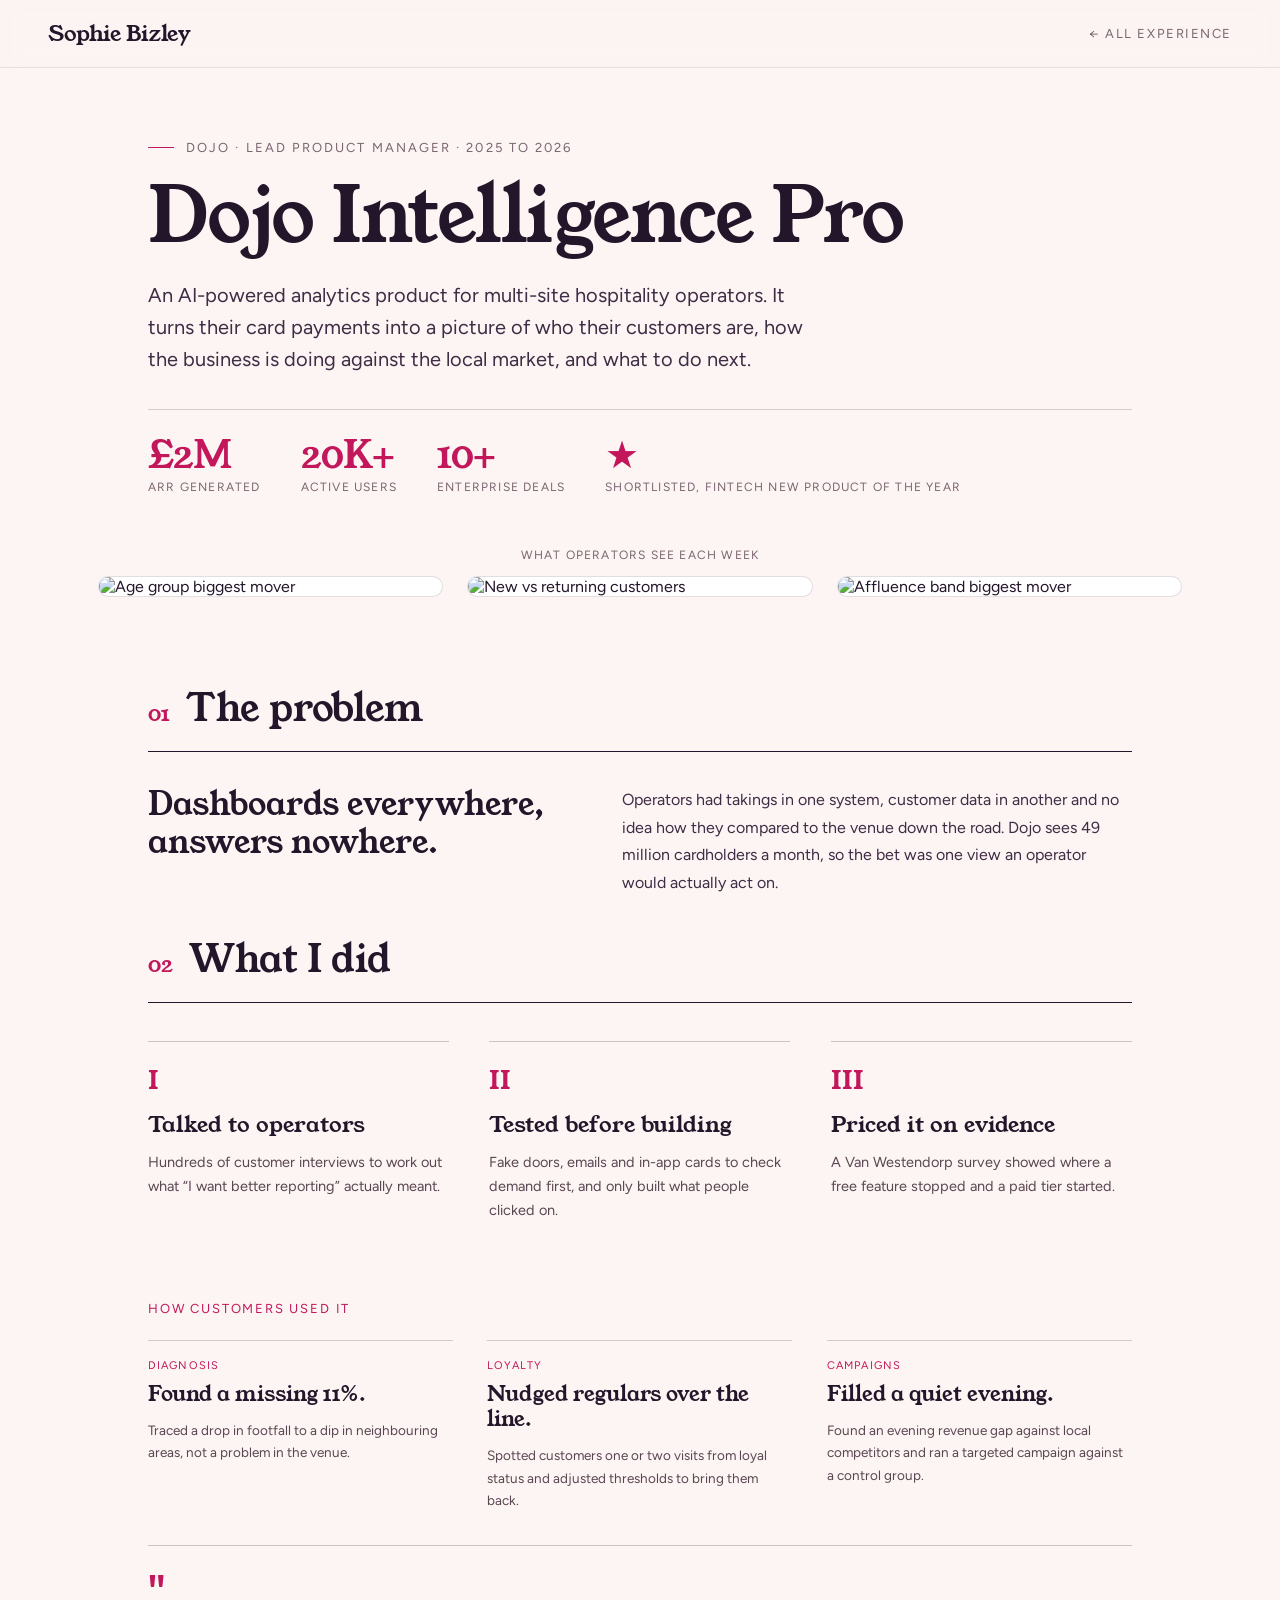
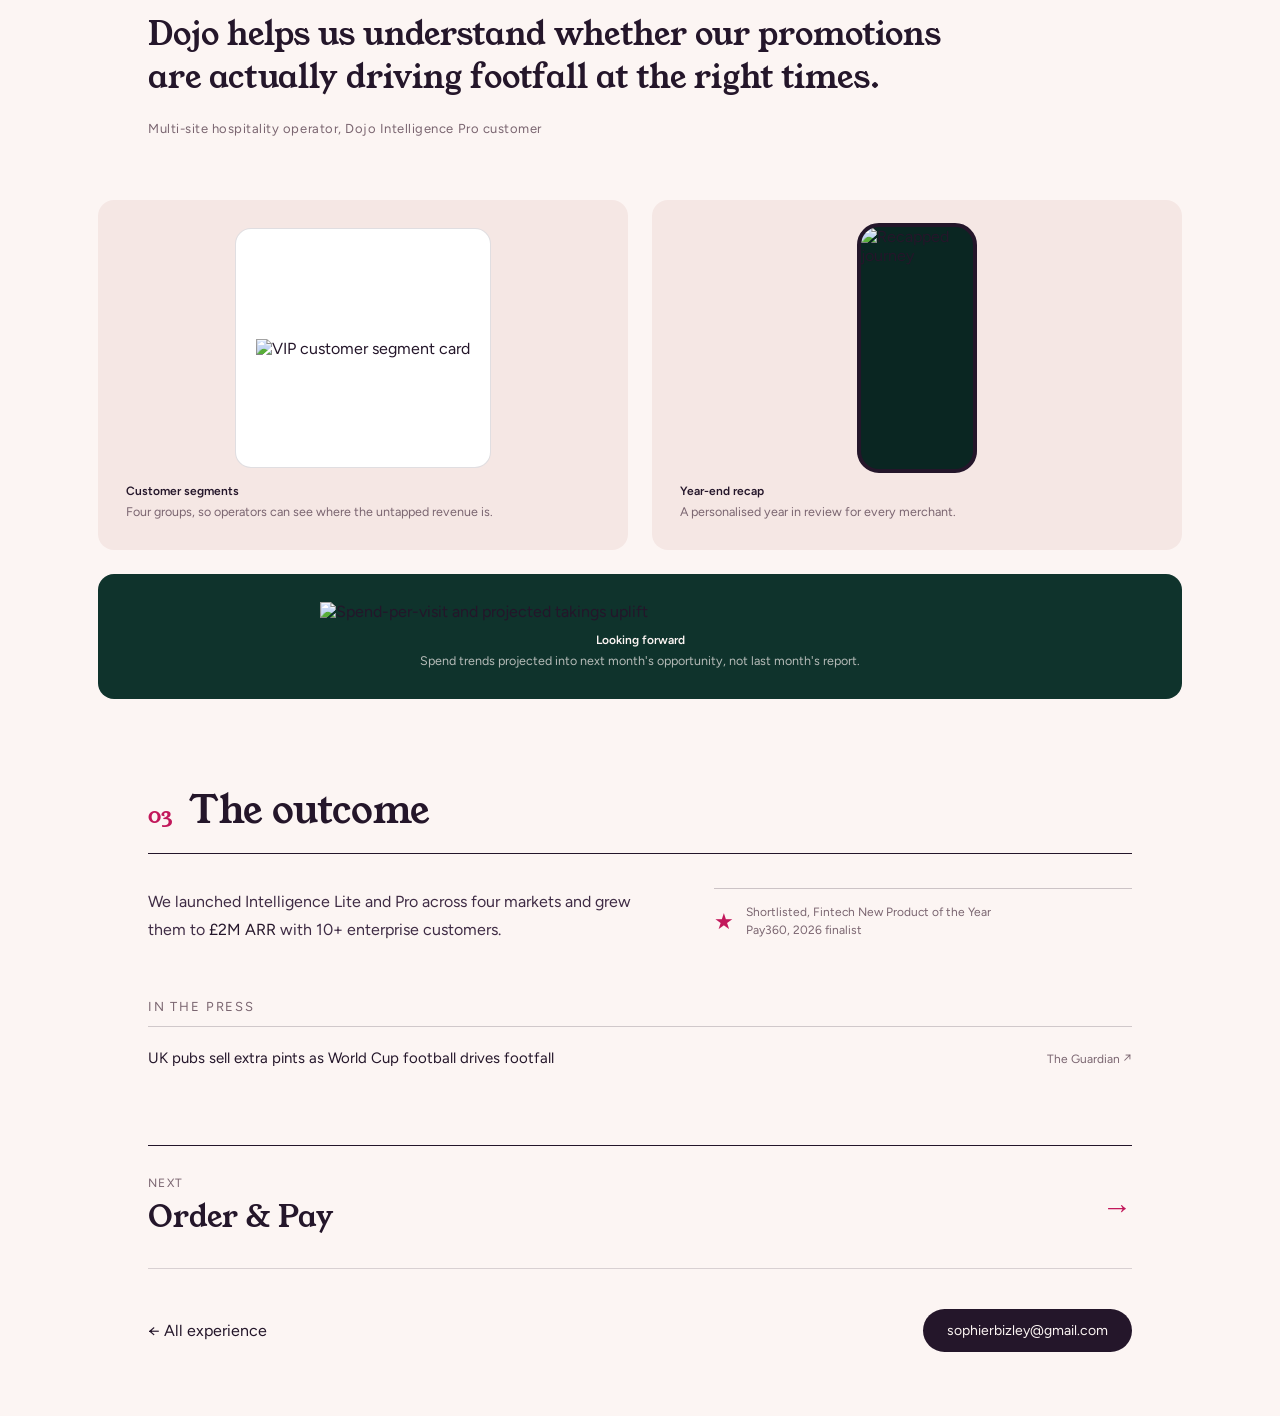
==== intelligence-pro.html @ 075d2bf7 "Light-touch case studies, DM Serif, homepage tidy" ====
<!DOCTYPE html>
<html lang="en">
<head>
<meta charset="utf-8">
<meta name="viewport" content="width=device-width, initial-scale=1">
<title>Dojo Intelligence Pro · Sophie Bizley</title>
<meta name="description" content="Case study: launching Dojo's AI-powered analytics product to £2M ARR and 20,000+ users.">
<link rel="icon" type="image/svg+xml" href="favicon.svg">
<link rel="stylesheet" href="style.css">
</head>
<body>

<nav class="nav nav-cs">
  <a href="index.html#top" class="brand">Sophie Bizley</a>
  <a href="index.html#path" class="back">← All experience</a>
</nav>

<header class="cs-hero">
  <div class="eyebrow" data-reveal>
    <span class="rule"></span>
    Dojo · Lead Product Manager · 2025 to 2026
  </div>
  <h1 data-reveal data-reveal-delay="80">Dojo Intelligence Pro</h1>
  <p class="lede" data-reveal data-reveal-delay="140">An AI-powered analytics product for multi-site hospitality operators. It turns their card payments into a picture of who their customers are, how the business is doing against the local market, and what to do next.</p>
  <div class="cs-stats" data-reveal data-reveal-delay="200">
    <div>
      <div class="num-big num-count" data-count="2" data-prefix="£" data-suffix="M">£2M</div>
      <div class="num-label">ARR generated</div>
    </div>
    <div>
      <div class="num-big num-count" data-count="20" data-suffix="K+">20K+</div>
      <div class="num-label">Active users</div>
    </div>
    <div>
      <div class="num-big num-count" data-count="10" data-suffix="+">10+</div>
      <div class="num-label">Enterprise deals</div>
    </div>
    <div>
      <div class="cs-num-italic">★</div>
      <div class="num-label">Shortlisted, Fintech New Product of the Year</div>
    </div>
  </div>
</header>

<div class="cs-imagerow" data-reveal>
  <div class="cs-imagerow-caption">What operators see each week</div>
  <div class="cs-cards-3">
    <div class="cs-card-white"><img src="age-group-mover.png" alt="Age group biggest mover"></div>
    <div class="cs-card-white"><img src="newvsreturning.png" alt="New vs returning customers"></div>
    <div class="cs-card-white"><img src="affluencebandmover.png" alt="Affluence band biggest mover"></div>
  </div>
</div>

<section class="cs-section">
  <div class="cs-section-head" data-reveal>
    <span class="idx">01</span>
    <h2>The problem</h2>
  </div>
  <div class="cs-problem">
    <p class="cs-problem-statement" data-reveal>Dashboards everywhere, answers nowhere.</p>
    <div class="cs-problem-body" data-reveal data-reveal-delay="80">
      <p>Operators had takings in one system, customer data in another and no idea how they compared to the venue down the road. Dojo sees 49 million cardholders a month, so the bet was one view an operator would actually act on.</p>
    </div>
  </div>
</section>

<section class="cs-section tight">
  <div class="cs-section-head" data-reveal>
    <span class="idx">02</span>
    <h2>What I did</h2>
  </div>
  <div class="cs-approach-grid">
    <div class="cs-approach-item" data-reveal>
      <div class="roman">I</div>
      <h3>Talked to operators</h3>
      <p>Hundreds of customer interviews to work out what &ldquo;I want better reporting&rdquo; actually meant.</p>
    </div>
    <div class="cs-approach-item" data-reveal data-reveal-delay="100">
      <div class="roman">II</div>
      <h3>Tested before building</h3>
      <p>Fake doors, emails and in-app cards to check demand first, and only built what people clicked on.</p>
    </div>
    <div class="cs-approach-item" data-reveal data-reveal-delay="200">
      <div class="roman">III</div>
      <h3>Priced it on evidence</h3>
      <p>A Van Westendorp survey showed where a free feature stopped and a paid tier started.</p>
    </div>
  </div>
</section>

<section class="cs-section mid">
  <div class="cs-practice-kicker" data-reveal>How customers used it</div>
  <div class="cs-practice-grid">
    <div class="cs-practice-item" data-reveal>
      <div class="cat">Diagnosis</div>
      <div class="title">Found a missing 11%.</div>
      <p>Traced a drop in footfall to a dip in neighbouring areas, not a problem in the venue.</p>
    </div>
    <div class="cs-practice-item" data-reveal data-reveal-delay="100">
      <div class="cat">Loyalty</div>
      <div class="title">Nudged regulars over the line.</div>
      <p>Spotted customers one or two visits from loyal status and adjusted thresholds to bring them back.</p>
    </div>
    <div class="cs-practice-item" data-reveal data-reveal-delay="200">
      <div class="cat">Campaigns</div>
      <div class="title">Filled a quiet evening.</div>
      <p>Found an evening revenue gap against local competitors and ran a targeted campaign against a control group.</p>
    </div>
  </div>
</section>

<section class="cs-section" style="padding-top:34px">
  <div class="cs-quote" data-reveal>
    <div class="mark">"</div>
    <p>Dojo helps us understand whether our promotions are actually driving footfall at the right times.</p>
    <div class="attr">Multi-site hospitality operator, Dojo Intelligence Pro customer</div>
  </div>
</section>

<div class="cs-imagery-band" data-reveal>
  <div class="cs-imagery-2">
    <div class="cs-imagery-card">
      <div class="thumb">
        <img src="vipcard.png" alt="VIP customer segment card">
      </div>
      <div class="cap">
        <div class="cap-title">Customer segments</div>
        <p>Four groups, so operators can see where the untapped revenue is.</p>
      </div>
    </div>
    <div class="cs-imagery-card">
      <div class="thumb plain">
        <div class="cs-phone-frame"><img src="full-journey.gif" data-gif="full-journey-poster.png" alt="Recapped journey"></div>
      </div>
      <div class="cap">
        <div class="cap-title">Year-end recap</div>
        <p>A personalised year in review for every merchant.</p>
      </div>
    </div>
  </div>

  <div class="cs-projection" data-reveal data-reveal-delay="100">
    <img src="spendhighlights.png" alt="Spend-per-visit and projected takings uplift">
    <div class="cap">
      <div class="cap-title">Looking forward</div>
      <p>Spend trends projected into next month&#39;s opportunity, not last month&#39;s report.</p>
    </div>
  </div>
</div>

<section class="cs-section">
  <div class="cs-section-head" data-reveal>
    <span class="idx">03</span>
    <h2>The outcome</h2>
  </div>
  <div class="cs-outcome">
    <div class="cs-outcome-body" data-reveal>
      <p>We launched Intelligence Lite and Pro across four markets and grew them to <span class="hi">£2M ARR</span> with 10+ enterprise customers.</p>
    </div>
    <div class="cs-outcome-stats" data-reveal data-reveal-delay="80">
      <div class="cs-outcome-credential">
        <span class="star">★</span>
        <div class="txt">Shortlisted, Fintech New Product of the Year<br>Pay360, 2026 finalist</div>
      </div>
    </div>
  </div>
</section>

<section class="cs-press">
  <div data-reveal>
    <div class="list-heading">In the press</div>
    <div class="press-list">
      <a href="https://www.theguardian.com/business/2026/jun/29/uk-pubs-sell-extra-pints-world-cup-england" target="_blank" rel="noopener" class="press-row">
        <span class="headline" style="font-family:var(--sans);font-style:normal;color:var(--ink)">UK pubs sell extra pints as World Cup football drives footfall</span>
        <span class="src">The Guardian ↗</span>
      </a>
    </div>
  </div>
</section>

<footer class="cs-footer">
  <a href="order-and-pay.html" class="cs-next" data-reveal>
    <div><div class="k">Next</div><div class="title">Order &amp; Pay</div></div>
    <div class="arrow">→</div>
  </a>
  <div class="cs-footer-row" data-reveal>
    <a href="index.html#path" class="back">← All experience</a>
    <a href="mailto:sophierbizley@gmail.com" class="btn btn-solid" style="padding:13px 24px">sophierbizley@gmail.com</a>
  </div>
</footer>

<script src="main.js"></script>
</body>
</html>
---- style.css ----
/* Sophie Bizley — Portfolio (Editorial Mix)
   Shared styles for the main page and all case-study pages. */

@import url('https://fonts.googleapis.com/css2?family=Young+Serif&family=Figtree:wght@400;500;600&display=swap');

:root{
  --cream:#FCF5F3;
  --band:#F5E7E4;
  --ink:#24162A;
  --ink-soft:#3F2C45;
  --muted:#7A6570;
  --muted-2:#5A4652;
  --rust:#C2185B;
  --hairline:rgba(36,22,42,0.11);
  --hairline-strong:rgba(36,22,42,0.22);

  --accent:#C2185B;
  --accent-rgb:194,24,91;

  --serif:'Young Serif', Georgia, serif;
  --sans:'Figtree', -apple-system, BlinkMacSystemFont, 'Segoe UI', sans-serif;
}

*{box-sizing:border-box;margin:0;padding:0}
html{scroll-behavior:smooth}
body{
  background:var(--cream);
  color:var(--ink);
  font-family:var(--sans);
  -webkit-font-smoothing:antialiased;
  min-height:100vh;
  overflow-x:hidden;
}
a{color:inherit;text-decoration:none}
img{max-width:100%}
::selection{background:var(--accent);color:var(--cream)}
a:focus-visible,button:focus-visible{outline:2px solid var(--accent);outline-offset:3px;border-radius:3px}

.hoverfade{transition:opacity .2s}
.hoverfade:hover{opacity:0.66}

/* ---------- Nav ---------- */
.nav{
  position:sticky;top:0;z-index:50;
  display:flex;align-items:center;justify-content:space-between;
  padding:20px 48px;
  background:rgba(252,245,243,0.82);
  backdrop-filter:blur(10px);
  border-bottom:1px solid rgba(36,22,42,0.1);
}
.nav-cs{padding:18px 48px}
.nav .brand{font-family:var(--serif);font-size:24px;letter-spacing:-0.01em}
.nav-cs .brand{font-size:22px}
.nav .back{display:inline-flex;align-items:center;gap:8px;font-size:13px;text-transform:uppercase;letter-spacing:0.12em;color:var(--muted);transition:color .2s}
.nav .back:hover{color:var(--accent)}

.burger{display:none;background:none;border:1px solid rgba(36,22,42,0.3);border-radius:10px;width:42px;height:42px;align-items:center;justify-content:center;cursor:pointer;color:var(--ink);padding:0}
.burger span{position:relative;display:block;width:18px;height:2px;background:var(--ink);transition:transform .3s,opacity .3s}
.burger span::before,.burger span::after{content:"";position:absolute;left:0;width:18px;height:2px;background:var(--ink);transition:transform .3s,opacity .3s}
.burger span::before{top:-6px}
.burger span::after{top:6px}
.burger.open span{background:transparent}
.burger.open span::before{transform:translateY(6px) rotate(45deg)}
.burger.open span::after{transform:translateY(-6px) rotate(-45deg)}

.navlinks{display:flex;align-items:center;gap:32px;font-size:13px;text-transform:uppercase;letter-spacing:0.14em;color:var(--muted)}
.navlinks a{transition:color .2s}
.navlinks a:hover{color:var(--accent)}
.navlinks .contact{color:var(--ink);border-bottom:1px solid var(--accent);padding-bottom:2px}
.navlinks .cv{display:inline-flex;align-items:center;gap:7px;padding:8px 16px;background:var(--ink);color:var(--cream);border-radius:999px;letter-spacing:0.1em;transition:background .2s}
.navlinks .cv:hover{background:var(--accent)}

/* ---------- Buttons ---------- */
.btn{display:inline-flex;align-items:center;gap:8px;border-radius:999px;font-size:14px;transition:background .2s,border-color .2s,color .2s,opacity .2s}
.btn-solid{padding:12px 22px;background:var(--ink);color:var(--cream)}
.btn-solid:hover{background:var(--accent)}
.btn-outline{padding:12px 22px;border:1px solid rgba(36,22,42,0.3);color:var(--ink)}
.btn-outline:hover{border-color:var(--accent);color:var(--accent)}
.btn-accent{padding:13px 24px;background:var(--accent);color:var(--cream)}
.btn-accent:hover{opacity:0.85}
.btn-static{padding:15px 26px;border:1px solid rgba(36,22,42,0.3);color:var(--muted);font-size:15px;border-radius:999px}

/* ---------- Section rhythm ---------- */
.wrap{max-width:1180px;margin:0 auto;padding-left:48px;padding-right:48px}
.wrap-narrow{max-width:1080px;margin:0 auto;padding-left:48px;padding-right:48px}

/* ---------- Hero (index) ---------- */
.hero{padding:90px 48px 60px}
.eyebrow{display:flex;align-items:center;gap:14px;font-size:13px;text-transform:uppercase;letter-spacing:0.16em;color:var(--muted)}
.eyebrow .rule{width:30px;height:1px;background:var(--accent);display:block}
.hero h1{
  margin-top:26px;font-family:var(--serif);font-weight:400;
  font-size:clamp(48px,8vw,104px);line-height:1;letter-spacing:-0.02em;
  text-wrap:balance;max-width:900px;
}
.hero h1 a{color:var(--accent);border-bottom:1px solid rgba(var(--accent-rgb),0.4);transition:opacity .2s;font-style:normal}
.hero h1 a:hover{opacity:0.6}
.hero h1 .role{font-style:normal}

.hero-grid{margin-top:26px;display:grid;grid-template-columns:1fr 300px;gap:56px;align-items:start}
.hero-lede{font-size:19px;line-height:1.62;color:var(--ink-soft);max-width:580px}
.hero-lede p + p{margin-top:14px}
.hero-lede .num{font-family:var(--serif);color:var(--accent)}
.hero-cta{margin-top:34px;display:flex;flex-wrap:wrap;gap:10px}

.hero-photo{position:relative}
.hero-photo img{width:100%;aspect-ratio:3/4;object-fit:cover;object-position:center 10%;border-radius:14px;display:block;filter:grayscale(12%)}
.hero-photo::after{content:"";position:absolute;inset:0;border-radius:14px;border:1px solid rgba(var(--accent-rgb),0.35);pointer-events:none}

/* ---------- Metrics band ---------- */
.metrics-section{border-top:1px solid var(--hairline);border-bottom:1px solid var(--hairline);background:var(--band)}
.metrics{max-width:1180px;margin:0 auto;display:grid;grid-template-columns:repeat(4,1fr)}
.metrics > div{padding:34px 40px;border-right:1px solid var(--hairline)}
.metrics > div:last-child{border-right:none}
.num-big{font-family:var(--serif);font-size:46px;color:var(--accent);line-height:1}
.num-label{margin-top:6px;font-size:12px;text-transform:uppercase;letter-spacing:0.1em;color:var(--muted)}

/* ---------- About ---------- */
.about-section{padding:64px 48px}
.two-col{display:grid;grid-template-columns:0.85fr 1.15fr;gap:56px;align-items:start}
.about-kicker{font-size:13px;text-transform:uppercase;letter-spacing:0.16em;color:var(--rust)}
.about-title{margin-top:16px;font-family:var(--serif);font-size:clamp(26px,3.2vw,36px);line-height:1.2;font-weight:400;font-style:normal}
.about-list{display:flex;flex-direction:column}
.about-row{display:flex;gap:16px;align-items:center;padding:16px 0;border-top:1px solid rgba(36,22,42,0.2)}
.about-row:last-child{border-bottom:1px solid rgba(36,22,42,0.2)}
.about-row .k{font-family:var(--serif);font-size:14px;color:var(--accent);width:132px;flex-shrink:0;text-transform:uppercase;letter-spacing:0.08em}
.about-row p{font-size:15px;line-height:1.6;color:var(--ink-soft)}

/* ---------- Feature (Currently building) ---------- */
.feature-section{background:var(--ink);color:var(--cream);border-bottom:1px solid var(--hairline)}
.feature{padding:74px 48px;display:grid;grid-template-columns:1fr 1.12fr;gap:56px;align-items:center}
.feature .eyebrow{color:rgba(252,245,243,0.6)}
.feature .eyebrow .rule{width:26px}
.feature h2{margin-top:20px;font-family:var(--serif);font-size:clamp(34px,4.6vw,60px);line-height:1.04;font-weight:400}
.feature p{margin-top:18px;font-size:17px;line-height:1.66;color:rgba(252,245,243,0.82);max-width:520px}
.feature-stats{margin-top:30px;display:flex;flex-wrap:wrap;gap:34px}
.feature-stats .num-big{font-size:40px}
.feature-stats .num-label{color:rgba(252,245,243,0.6)}
.feature-cta{margin-top:34px;display:flex;gap:12px;flex-wrap:wrap}
.feature-badge{display:inline-flex;align-items:center;gap:8px;padding:13px 24px;border:1px solid rgba(252,245,243,0.28);border-radius:999px;font-size:13px;color:rgba(252,245,243,0.7)}
.feature-media{display:flex;justify-content:center;align-items:center}
.feature-media-frame{border-radius:26px;overflow:hidden;border:1px solid rgba(var(--accent-rgb),0.4);box-shadow:0 24px 60px rgba(0,0,0,0.45);background:#0a2622;max-height:560px;aspect-ratio:1258/1922}
.feature-media-frame img{height:560px;width:auto;display:block}

/* ---------- Approach ---------- */
.approach-section{background:var(--band);color:var(--ink);margin-top:40px;border-top:1px solid var(--hairline);border-bottom:1px solid var(--hairline)}
.approach-section .wrap{padding:80px 48px}
.approach-section .kicker{font-size:13px;text-transform:uppercase;letter-spacing:0.16em;color:var(--rust)}
.approach-section h2{margin-top:18px;max-width:920px;font-family:var(--serif);font-size:clamp(30px,4.6vw,56px);line-height:1.08;font-weight:400}
.approach-grid{margin-top:56px;display:grid;grid-template-columns:repeat(2,1fr);gap:44px 56px}
.approach-item{border-top:1px solid var(--hairline-strong);padding-top:22px}
.approach-item .roman{font-family:var(--serif);font-size:30px;color:var(--accent)}
.approach-item h3{margin-top:12px;font-family:var(--serif);font-size:24px;font-weight:400}
.approach-item p{margin-top:12px;font-size:15px;line-height:1.65;color:var(--muted-2)}

/* ---------- Path (experience timeline) ---------- */
.path-section{padding:56px 48px}
.path-section h2{font-family:var(--serif);font-size:clamp(30px,4.6vw,56px);letter-spacing:-0.01em;font-weight:400}
.path-hint{margin-top:18px;font-size:12.5px;color:var(--muted);letter-spacing:0.02em;display:flex;align-items:center;gap:8px}
.path-hint .rule{width:18px;height:1px;background:var(--accent);display:block}
.roles{margin-top:18px;border-top:1.5px solid var(--ink)}
.role-row{display:grid;grid-template-columns:150px 1fr 150px;gap:28px;padding:26px 0;border-bottom:1px solid rgba(36,22,42,0.16);align-items:baseline;transition:opacity .2s}
a.role-row:hover{opacity:0.66}
.role-row.muted{opacity:0.6}
.role-date{font-size:13px;text-transform:uppercase;letter-spacing:0.1em;color:var(--muted)}
.role-title{font-family:var(--serif);font-size:23px;font-weight:400}
.role-desc{margin-top:6px;font-size:14.5px;color:var(--ink-soft);line-height:1.55}
.role-desc a{border-bottom:1px solid rgba(var(--accent-rgb),0.4);transition:opacity .2s}
.role-desc a:hover{opacity:0.6}
.role-meta{display:flex;flex-direction:column;align-items:flex-end;gap:8px;align-self:start}
.role-company{font-family:var(--serif);font-size:21px;color:var(--accent);text-align:right}
.role-company.small{font-size:18px}
.role-arrow{font-family:var(--serif);font-size:22px;color:var(--accent);line-height:1}

.rec-press{margin-top:64px;display:grid;grid-template-columns:1fr 1fr;gap:56px}
.list-heading{font-size:13px;text-transform:uppercase;letter-spacing:0.14em;color:var(--muted);border-bottom:1px solid rgba(36,22,42,0.2);padding-bottom:12px}
.rec-row{display:flex;gap:14px;align-items:baseline;padding:14px 0;border-bottom:1px solid var(--hairline)}
.rec-row:last-child{border-bottom:none}
.rec-row .star{font-family:var(--serif);font-size:18px;color:var(--accent)}
.rec-row .txt{font-size:15px;color:var(--ink-soft)}
.rec-row .txt b{color:var(--ink);font-weight:500}
.press-list{margin-top:8px}
.press-row{display:flex;align-items:baseline;justify-content:space-between;gap:18px;padding:14px 0;border-bottom:1px solid var(--hairline);transition:opacity .2s}
.press-row:last-child{border-bottom:none}
.press-row:hover{opacity:0.6}
.press-row .headline{font-size:15px;color:var(--ink-soft);font-family:var(--serif);font-style:normal}
.press-row .src{font-size:12px;color:var(--muted);white-space:nowrap}

.education{margin-top:56px}
.edu-row{display:flex;gap:14px;align-items:baseline;padding:14px 0}
.edu-row .mark{font-family:var(--serif);font-size:18px;color:var(--accent)}
.edu-row .txt{font-size:15px;color:var(--ink-soft)}
.edu-row .txt b{color:var(--ink);font-weight:500}
.edu-row .school{font-size:13.5px;color:var(--muted)}

/* ---------- Skills ---------- */
.skills-section{padding:36px 48px 56px}
.skills-head{display:flex;align-items:baseline;justify-content:space-between;border-bottom:1.5px solid var(--ink);padding-bottom:18px}
.skills-head h2{font-family:var(--serif);font-size:clamp(30px,4.6vw,52px);letter-spacing:-0.01em;font-weight:400}
.skills-head .tag{font-size:13px;text-transform:uppercase;letter-spacing:0.14em;color:var(--muted)}

.skill-feature{margin-top:40px;background:var(--accent);border-radius:16px;padding:40px;color:var(--cream);display:grid;grid-template-columns:300px 1fr;gap:40px;align-items:start}
.skill-feature .k{font-size:12px;text-transform:uppercase;letter-spacing:0.16em;color:rgba(252,245,243,0.7)}
.skill-feature h3{margin-top:12px;font-family:var(--serif);font-size:34px;font-weight:400;line-height:1.05}
.skill-feature p{margin-top:14px;font-size:14.5px;line-height:1.6;color:rgba(252,245,243,0.82)}
.skill-feature .pills{display:flex;flex-wrap:wrap;gap:10px;align-self:center}
.skill-feature .pills span{padding:9px 16px;background:var(--cream);color:var(--accent);border-radius:999px;font-size:14px;font-weight:500}

.skill-cols{margin-top:24px;display:grid;grid-template-columns:repeat(2,1fr);gap:28px 56px}
.skill-col{border-top:1px solid rgba(36,22,42,0.2);padding-top:20px}
.skill-col h3{font-family:var(--serif);font-size:22px;font-weight:400;color:var(--accent)}
.skill-col .tags{margin-top:14px;display:flex;flex-wrap:wrap;gap:8px}
.skill-col .tags span{padding:7px 13px;background:var(--band);border-radius:999px;font-size:13.5px;color:var(--ink-soft)}

/* ---------- Beyond work ---------- */
.beyond-section{background:var(--band);border-top:1px solid var(--hairline);border-bottom:1px solid var(--hairline)}
.beyond-inner{padding:80px 48px}
.beyond-inner h2{font-family:var(--serif);font-size:clamp(30px,4.6vw,52px);letter-spacing:-0.01em;font-weight:400}
.beyond-grid{margin-top:42px;display:grid;grid-template-columns:1fr 1fr;gap:24px}
.beyond-card{border-radius:14px;overflow:hidden;display:flex;flex-direction:column}
.beyond-card.dark{background:var(--ink)}
.beyond-card.accent{background:var(--accent)}
.beyond-card.light{background:var(--cream);border:1px solid var(--hairline-strong)}
.beyond-card.full{grid-column:1 / -1}
.beyond-body{padding:34px 36px;flex:1}
.beyond-kicker{font-size:11px;text-transform:uppercase;letter-spacing:0.12em;color:rgba(255,255,255,0.55);margin-bottom:14px}
.beyond-card.light .beyond-kicker{color:var(--muted)}
.beyond-title{font-family:var(--serif);font-size:34px;color:#fff;line-height:1.05;font-style:normal}
.beyond-card.light .beyond-title{color:var(--ink)}
.beyond-body p{margin-top:16px;font-size:14.5px;color:rgba(255,255,255,0.82);line-height:1.7}
.beyond-card.light .beyond-body p{color:var(--ink-soft)}
.beyond-foot{padding:18px 36px;border-top:1px solid rgba(255,255,255,0.2);display:flex;justify-content:space-between;align-items:center;font-size:12px;color:rgba(255,255,255,0.8)}
.beyond-card.light .beyond-foot{border-top:1px solid var(--hairline-strong);color:var(--muted)}
.beyond-card.light .beyond-foot:hover{opacity:0.66}

/* ---------- Build (side projects) ---------- */
.build-section{background:var(--cream);border-top:1px solid var(--hairline)}
.build-inner{padding:80px 48px}
.build-section .kicker{font-size:13px;text-transform:uppercase;letter-spacing:0.16em;color:var(--rust)}
.build-inner h2{margin-top:14px;font-family:var(--serif);font-size:clamp(30px,4.6vw,52px);letter-spacing:-0.01em;font-weight:400}
.build-grid{margin-top:42px;display:grid;grid-template-columns:minmax(0,560px);gap:24px}
.build-card{border-radius:14px;overflow:hidden;display:flex;flex-direction:column;text-decoration:none;color:inherit;transition:transform .2s ease}
a.build-card:hover{transform:translateY(-4px)}
.build-card.dark{background:var(--ink)}
.build-card.accent{background:var(--accent)}
.build-body{padding:34px 36px;flex:1}
.build-kicker{font-size:11px;text-transform:uppercase;letter-spacing:0.12em;color:rgba(255,255,255,0.55);margin-bottom:14px}
.build-title{font-family:var(--serif);font-size:34px;color:#fff;line-height:1.05;font-style:normal}
.build-body p{margin-top:16px;font-size:14.5px;color:rgba(255,255,255,0.82);line-height:1.7}
.build-foot{padding:18px 36px;border-top:1px solid rgba(255,255,255,0.2);display:flex;justify-content:space-between;align-items:center;font-size:12px;color:rgba(255,255,255,0.8)}

/* ---------- Footer / contact ---------- */
.site-footer{padding:64px 48px 56px}
.footer-inner{border-top:1.5px solid var(--ink);padding-top:60px}
.footer-inner h2{font-family:var(--serif);font-size:clamp(44px,9vw,124px);line-height:0.96;letter-spacing:-0.02em;font-weight:400}
.footer-inner h2 i{color:var(--accent);font-style:normal}
.footer-cta{margin-top:0;display:flex;flex-wrap:wrap;gap:12px}
.footer-meta{margin-top:60px;display:flex;justify-content:space-between;flex-wrap:wrap;gap:14px;font-size:13px;color:var(--muted);text-transform:uppercase;letter-spacing:0.08em}

/* ---------- Case study pages ---------- */
.cs-hero{max-width:1080px;margin:0 auto;padding:72px 48px 40px}
.cs-hero .eyebrow{gap:12px}
.cs-hero .eyebrow .rule{width:26px}
.cs-hero h1{margin-top:22px;font-family:var(--serif);font-size:clamp(40px,6vw,84px);line-height:1.02;letter-spacing:-0.02em;font-weight:400}
.cs-hero.wide h1{font-size:clamp(38px,5.6vw,76px);line-height:1.04}
.cs-hero .lede{margin-top:24px;font-size:20px;line-height:1.6;color:var(--ink-soft);max-width:680px}
.cs-hero.wide .lede{max-width:700px}
.cs-stats{margin-top:34px;display:flex;flex-wrap:wrap;gap:40px;border-top:1px solid rgba(36,22,42,0.18);padding-top:26px}
.cs-stats .num-big{font-size:38px}
.cs-num-italic{font-family:var(--serif);font-size:38px;color:var(--accent);line-height:1;font-style:normal}

.cs-imagerow{max-width:1180px;margin:14px auto 0;padding:0 48px}
.cs-imagerow-caption{font-size:12px;text-transform:uppercase;letter-spacing:0.1em;color:var(--muted);margin-bottom:14px;text-align:center}
.cs-cards-3{display:grid;grid-template-columns:repeat(3,1fr);gap:24px;max-width:1180px;margin:0 auto}
.cs-card-white{background:#fff;border:1px solid rgba(36,22,42,0.14);border-radius:16px;overflow:hidden}
.cs-card-white img{width:100%;display:block}

.cs-phones{background:var(--band);border:1px solid rgba(36,22,42,0.14);border-radius:16px;padding:38px 28px;display:grid;grid-template-columns:repeat(4,1fr);gap:18px;align-items:end}
.cs-phone-col{display:flex;flex-direction:column;align-items:center;gap:12px}
.cs-phone{position:relative;width:100%;max-width:150px;border-radius:24px;border:4px solid var(--ink);overflow:hidden;background:#f5f2ed}
.cs-phone::before{content:"";position:absolute;top:0;left:50%;transform:translateX(-50%);width:58px;height:13px;background:var(--ink);border-radius:0 0 9px 9px;z-index:2}
.cs-phone img{width:100%;display:block;border-radius:20px}
.cs-phone-caption{font-size:11px;color:var(--muted);text-align:center;letter-spacing:0.04em}

.cs-statpanel{background:var(--ink);border-radius:18px;padding:64px 56px;display:grid;grid-template-columns:1fr auto;gap:32px;align-items:center;overflow:hidden}
.cs-statpanel .k{font-size:12px;text-transform:uppercase;letter-spacing:0.16em;color:rgba(252,245,243,0.55)}
.cs-statpanel .big{font-family:var(--serif);font-size:clamp(64px,11vw,150px);line-height:0.9;color:var(--accent);letter-spacing:-0.02em}
.cs-statpanel .sub{margin-top:10px;font-size:16px;color:rgba(252,245,243,0.8)}
.cs-statpanel .rails{display:flex;flex-direction:column;gap:20px;min-width:180px}
.cs-statpanel .rail{border-top:1px solid rgba(252,245,243,0.2);padding-top:12px}
.cs-statpanel .rail-label{font-family:var(--serif);font-size:22px;color:var(--cream)}
.cs-statpanel .rail-label a{border-bottom:1px solid rgba(252,245,243,0.35);transition:opacity .2s}
.cs-statpanel .rail-label a:hover{opacity:0.65}

.cs-imagepair{display:grid;grid-template-columns:repeat(2,1fr);gap:24px;max-width:760px;margin:0 auto}
.cs-imagepanel{background:var(--band);border:1px solid rgba(36,22,42,0.14);border-radius:16px;padding:28px;display:flex;flex-direction:column}
.cs-imagepanel .frame{height:340px;width:fit-content;margin:0 auto;display:flex;align-items:center;justify-content:center}
.cs-imagepanel .frame img{max-height:100%;max-width:100%;border-radius:22px;border:4px solid var(--ink);object-fit:contain}
.cs-imagepanel .cap{margin-top:16px;text-align:center;font-size:13px;color:var(--muted-2)}

.cs-section{max-width:1080px;margin:0 auto;padding:84px 48px 0}
.cs-section.tight{padding-top:36px}
.cs-section.mid{padding-top:78px}
.cs-section-head{display:flex;align-items:baseline;gap:16px;border-bottom:1.5px solid var(--ink);padding-bottom:16px}
.cs-section-head .idx{font-family:var(--serif);font-size:22px;color:var(--accent)}
.cs-section-head h2{font-family:var(--serif);font-size:clamp(26px,3.4vw,38px);letter-spacing:-0.01em;font-weight:400}
.cs-section-head .chip{font-size:11px;text-transform:uppercase;letter-spacing:0.12em;color:var(--cream);background:var(--ink);padding:5px 10px;border-radius:999px}

.cs-problem{margin-top:34px;display:grid;grid-template-columns:0.9fr 1.1fr;gap:56px;align-items:start}
.cs-problem-statement{font-family:var(--serif);font-size:clamp(24px,2.8vw,32px);line-height:1.2;color:var(--ink);font-style:normal}
.cs-problem-body{font-size:16px;line-height:1.72;color:var(--ink-soft);display:flex;flex-direction:column;gap:16px}
.cs-problem-body b{color:var(--ink)}

.cs-approach-grid{margin-top:38px;display:grid;grid-template-columns:repeat(3,1fr);gap:40px}
.cs-approach-item{border-top:1px solid rgba(36,22,42,0.22);padding-top:20px}
.cs-approach-item .roman{font-family:var(--serif);font-size:26px;color:var(--accent)}
.cs-approach-item h3{margin-top:10px;font-family:var(--serif);font-size:22px;font-weight:400}
.cs-approach-item p{margin-top:10px;font-size:14.5px;line-height:1.66;color:var(--muted-2)}
.cs-approach-item .cta{margin-top:14px;display:inline-flex;align-items:center;gap:7px;font-size:13px;letter-spacing:0.04em;color:var(--accent);border-bottom:1px solid rgba(var(--accent-rgb),0.4);padding-bottom:2px;transition:opacity .2s}
.cs-approach-item .cta:hover{opacity:0.65}
.cs-approach-item .note{margin-top:14px;font-size:13px;letter-spacing:0.04em;color:var(--muted);font-style:normal}

.cs-practice-kicker{font-size:13px;text-transform:uppercase;letter-spacing:0.14em;color:var(--rust)}
.cs-practice-grid{margin-top:24px;display:grid;grid-template-columns:repeat(3,1fr);gap:34px}
.cs-practice-item{border-top:1px solid rgba(36,22,42,0.2);padding-top:18px}
.cs-practice-item .cat{font-size:11px;text-transform:uppercase;letter-spacing:0.1em;color:var(--rust);margin-bottom:10px}
.cs-practice-item .title{font-family:var(--serif);font-size:21px;line-height:1.2;margin-bottom:12px;font-style:normal}
.cs-practice-item p{font-size:13.5px;line-height:1.65;color:var(--muted-2)}

.cs-quote{border-top:1px solid rgba(36,22,42,0.22);padding-top:36px}
.cs-quote .mark{font-family:var(--serif);font-size:44px;color:var(--accent);line-height:0.6}
.cs-quote p{margin-top:6px;font-family:var(--serif);font-size:clamp(24px,2.8vw,32px);line-height:1.32;color:var(--ink);max-width:820px;font-style:normal}
.cs-quote .attr{margin-top:22px;font-size:13px;letter-spacing:0.04em;color:var(--muted)}

.cs-imagery-band{max-width:1180px;margin:0 auto;padding:64px 48px 0}
.cs-imagery-2{display:grid;grid-template-columns:1fr 1fr;gap:24px;align-items:stretch}
.cs-imagery-card{background:var(--band);border-radius:16px;padding:28px;display:flex;flex-direction:column}
.cs-imagery-card .thumb{height:240px;max-width:340px;margin:0 auto;display:flex;align-items:center;justify-content:center;background:#fff;border:1px solid rgba(36,22,42,0.14);border-radius:16px;padding:20px}
.cs-imagery-card .thumb.plain{background:none;border:none;padding:0}
.cs-imagery-card .thumb img{width:100%;display:block}
.cs-imagery-card .cap{margin-top:16px}
.cs-imagery-card .cap-title{font-size:12px;font-weight:600;color:var(--ink);margin-bottom:4px}
.cs-imagery-card .cap p{font-size:12.5px;color:var(--muted);line-height:1.6}
.cs-phone-frame{width:120px;flex-shrink:0;aspect-ratio:120/250;border-radius:22px;border:4px solid var(--ink);overflow:hidden;background:#0a2622}
.cs-phone-frame img{width:100%;height:100%;object-fit:contain;display:block}

.cs-projection{margin-top:24px;background:#0F332C;border-radius:16px;padding:28px;display:flex;flex-direction:column;gap:12px}
.cs-projection img{width:100%;max-width:640px;margin:0 auto;display:block}
.cs-projection .cap{text-align:center}
.cs-projection .cap-title{font-size:12px;font-weight:600;color:var(--cream);margin-bottom:4px}
.cs-projection .cap p{font-size:12.5px;color:rgba(252,245,243,0.7);line-height:1.6;max-width:520px;margin:0 auto}

.cs-tradeoffs p.lede{margin-top:26px;font-size:16px;line-height:1.7;color:var(--ink-soft);max-width:620px}
.cs-tradeoff-list{margin-top:30px;display:flex;flex-direction:column}
.cs-tradeoff{display:grid;grid-template-columns:1.1fr 1fr 1fr;gap:32px;align-items:start;padding:26px 0;border-top:1px solid rgba(36,22,42,0.22)}
.cs-tradeoff:last-child{border-bottom:1px solid rgba(36,22,42,0.22)}
.cs-tradeoff .call{font-family:var(--serif);font-size:22px;line-height:1.2;color:var(--ink)}
.cs-tradeoff .lbl{font-size:11px;text-transform:uppercase;letter-spacing:0.1em;color:var(--rust);margin-bottom:5px}
.cs-tradeoff p{font-size:13.5px;line-height:1.6;color:var(--muted-2)}

.cs-outcome{margin-top:34px;display:grid;grid-template-columns:1.1fr 0.9fr;gap:56px;align-items:start}
.cs-outcome-body{font-size:16px;line-height:1.72;color:var(--ink-soft);display:flex;flex-direction:column;gap:16px}
.cs-outcome-body span.hi{color:var(--ink)}
.cs-outcome-stats{display:flex;flex-direction:column;gap:24px}
.cs-outcome-grid{display:grid;grid-template-columns:1fr 1fr;gap:24px}
.cs-outcome-stat{border-top:1px solid rgba(36,22,42,0.22);padding-top:14px}
.cs-outcome-stat .v{font-family:var(--serif);font-size:34px;color:var(--accent)}
.cs-outcome-stat .l{font-size:12px;color:var(--muted);margin-top:4px}
.cs-outcome-credential{display:flex;align-items:center;gap:12px;border-top:1px solid rgba(36,22,42,0.22);padding-top:14px}
.cs-outcome-credential .star{font-family:var(--serif);font-size:22px;color:var(--accent);font-style:normal}
.cs-outcome-credential .txt{font-size:12px;color:var(--muted);line-height:1.5}
.cs-outcome-bullets{margin:0;padding-left:20px;font-size:15px;line-height:1.6;color:var(--ink-soft);display:flex;flex-direction:column;gap:14px}

.cs-press{max-width:1080px;margin:0 auto;padding:56px 48px 0}

.cs-footer{max-width:1080px;margin:64px auto 0;padding:0 48px 64px}
.cs-footer.wide{margin-top:96px}
.cs-next{display:flex;align-items:center;justify-content:space-between;gap:24px;border-top:1.5px solid var(--ink);border-bottom:1px solid rgba(36,22,42,0.16);padding:30px 0;transition:opacity .2s}
.cs-next:hover{opacity:0.62}
.cs-next .k{font-size:12px;text-transform:uppercase;letter-spacing:0.12em;color:var(--muted)}
.cs-next .title{margin-top:6px;font-family:var(--serif);font-size:30px;font-weight:400}
.cs-next .arrow{font-family:var(--serif);font-size:30px;color:var(--accent)}
.cs-footer-row{margin-top:40px;display:flex;flex-wrap:wrap;align-items:center;justify-content:space-between;gap:18px}

/* ---------- Venture (Waitrose) ---------- */
.venture-banner{max-width:1180px;margin:14px auto 0;padding:0 48px}
.venture-banner.v2{margin-top:96px}
.venture-banner-inner{border-radius:18px;padding:56px 48px;display:flex;flex-direction:column;gap:14px}
.venture-banner-inner.v1{background:var(--ink)}
.venture-banner-inner.v2{background:#5C1F2E}
.venture-banner .k{font-size:12px;text-transform:uppercase;letter-spacing:0.16em;color:rgba(252,245,243,0.55)}
.venture-banner .title{font-family:var(--serif);font-size:clamp(28px,4vw,48px);line-height:1.12;color:var(--cream);max-width:880px;font-style:normal}
.venture-banner .sub{margin-top:6px;font-size:15px;color:rgba(252,245,243,0.75);max-width:620px}

/* ---------- Reveal / reduced motion ---------- */
[data-reveal]{opacity:0;transform:translateY(34px);transition:opacity .8s cubic-bezier(.22,.61,.36,1),transform .8s cubic-bezier(.22,.61,.36,1);will-change:opacity,transform}
[data-reveal].is-visible{opacity:1;transform:none}
@media (prefers-reduced-motion: reduce){
  [data-reveal]{opacity:1 !important;transform:none !important;transition:none !important}
}

/* ---------- Responsive ---------- */
@media (max-width:900px){
  .nav{padding:16px 22px;position:sticky}
  .burger{display:inline-flex}
  .navlinks{
    position:absolute;top:100%;left:0;right:0;flex-direction:column;align-items:stretch;gap:0;
    background:rgba(252,245,243,0.98);backdrop-filter:blur(10px);border-bottom:1px solid rgba(36,22,42,0.12);
    padding:6px 22px 16px;max-height:0;overflow:hidden;transition:max-height .32s ease;
    text-transform:none;letter-spacing:0.04em;
  }
  .navlinks.open{max-height:460px}
  .navlinks > a{padding:14px 2px;font-size:16px;border-bottom:1px solid rgba(36,22,42,0.08)}
  .navlinks > a:last-child{margin-top:12px;justify-content:center;border-bottom:none}

  .wrap,.wrap-narrow,.hero,.about-section,.feature,.approach-section .wrap,.path-section,.skills-section,.build-inner,.beyond-inner,.site-footer{
    padding-left:22px !important;padding-right:22px !important;
  }

  .hero-grid{grid-template-columns:1fr !important;gap:36px !important;margin-top:38px !important}
  .hero-photo{max-width:300px;margin:0 auto}

  .metrics{grid-template-columns:repeat(2,1fr) !important}
  .metrics > div{padding:24px 22px !important;border-right:none !important;border-bottom:1px solid var(--hairline)}
  .metrics > div:nth-child(odd){border-right:1px solid var(--hairline) !important}

  .feature{grid-template-columns:1fr !important;gap:40px !important;padding:52px 22px !important}

  .approach-grid{grid-template-columns:1fr !important;gap:30px !important;margin-top:40px !important}

  .role-row{grid-template-columns:1fr !important;gap:5px !important;padding:22px 0 !important}
  .role-row .role-meta{flex-direction:row !important;align-items:center !important;gap:8px !important;order:-1}
  .role-row .role-company{text-align:left !important;font-size:15px !important;opacity:0.8}
  .role-row .role-arrow{display:none !important}

  .skills-head{flex-direction:column !important;align-items:flex-start !important;gap:8px}

  .two-col,.rec-press,.education .two-col{grid-template-columns:1fr !important;gap:34px !important}

  .skill-feature{grid-template-columns:1fr !important;gap:24px !important;padding:32px 26px !important}
  .skill-cols{grid-template-columns:1fr !important;gap:26px !important}

  .build-grid{grid-template-columns:1fr !important}
  .beyond-grid{grid-template-columns:1fr !important}

  .cs-hero,.cs-section,.cs-imagerow,.cs-press,.cs-footer,.cs-imagery-band{padding-left:22px !important;padding-right:22px !important}
  .cs-problem,.cs-outcome{grid-template-columns:1fr !important;gap:32px !important}
  .cs-approach-grid,.cs-practice-grid{grid-template-columns:1fr !important;gap:30px !important}
  .cs-tradeoff{grid-template-columns:1fr !important;gap:12px !important}
  .cs-cards-3{grid-template-columns:1fr !important}
  .cs-phones{grid-template-columns:repeat(2,1fr) !important}
  .cs-imagery-2,.cs-imagepair{grid-template-columns:1fr !important}
  .cs-statpanel{grid-template-columns:1fr !important;padding:40px 28px !important}
  .cs-outcome-grid{grid-template-columns:1fr 1fr !important}
}
@media (max-width:560px){
  .metrics{grid-template-columns:1fr !important}
  .metrics > div:nth-child(odd){border-right:none !important}
}

/* ---------- Personal sections (Oct 2026) ---------- */
.inline-link{color:var(--accent);border-bottom:1px solid rgba(var(--accent-rgb),0.4)}
.link-row{color:inherit;text-decoration:none;transition:color .2s}
.link-row .arrow{color:var(--accent);margin-left:4px;display:inline-block;transition:transform .2s}
.link-row:hover p{color:var(--accent)}
.link-row:hover .arrow{transform:translateX(4px)}
.photo-slot{display:none !important}
.photo-slot{margin:0;aspect-ratio:4/3;display:flex;align-items:center;justify-content:center;text-align:center;padding:20px;border:1.5px dashed currentColor;opacity:.55;font-size:12px;text-transform:uppercase;letter-spacing:0.1em}
.beyond-card .photo-slot{margin:16px 16px 0;border-radius:10px;color:#fff}
.beyond-card.light .photo-slot{color:var(--muted)}
.off-record .photo-slot{border-radius:14px;color:var(--muted);max-width:420px}
.about-row .k{line-height:1.3}
.beyond-card.full{flex-direction:row;flex-wrap:wrap}
.beyond-card.full .photo-slot{flex:0 0 38%;margin:16px 0 16px 16px;aspect-ratio:4/3}
.beyond-card.full .beyond-body{flex:1;min-width:260px;align-self:center}
.beyond-card.full .beyond-foot{flex:0 0 100%}
@media (max-width:900px){.beyond-card.full .photo-slot{flex:1 1 100%;margin:16px 16px 0}}
/* Hide photo placeholders until real photos are added */
.photo-slot{display:none !important}

/* Hero: photo centred against the text, tighter spacing */
.hero{display:grid;grid-template-columns:1fr 300px;column-gap:72px;padding:56px 48px 24px}
.hero-grid{display:contents}
.hero > .eyebrow,.hero > h1,.hero-grid > div:first-child{grid-column:1}
.hero-grid > div:first-child{margin-top:26px}
.hero-photo{grid-column:2;grid-row:1 / span 3;align-self:center}
#about.about-section{padding-top:40px}
@media (max-width:900px){
  .hero{display:block;padding-top:40px}
  .hero-grid{display:grid}
  .hero-grid > div:first-child{margin-top:0}
  .hero-photo{grid-column:auto;grid-row:auto}
}

/* Plum: Young Serif has no italic, keep display type upright and slightly tighter */
.nav .brand,.hero h1,h2,.about-title,.beyond-title,.build-title,.feature h2,.num-big,.role-title{letter-spacing:-0.02em}
h1 em,h2 em,h3 em{font-style:normal}
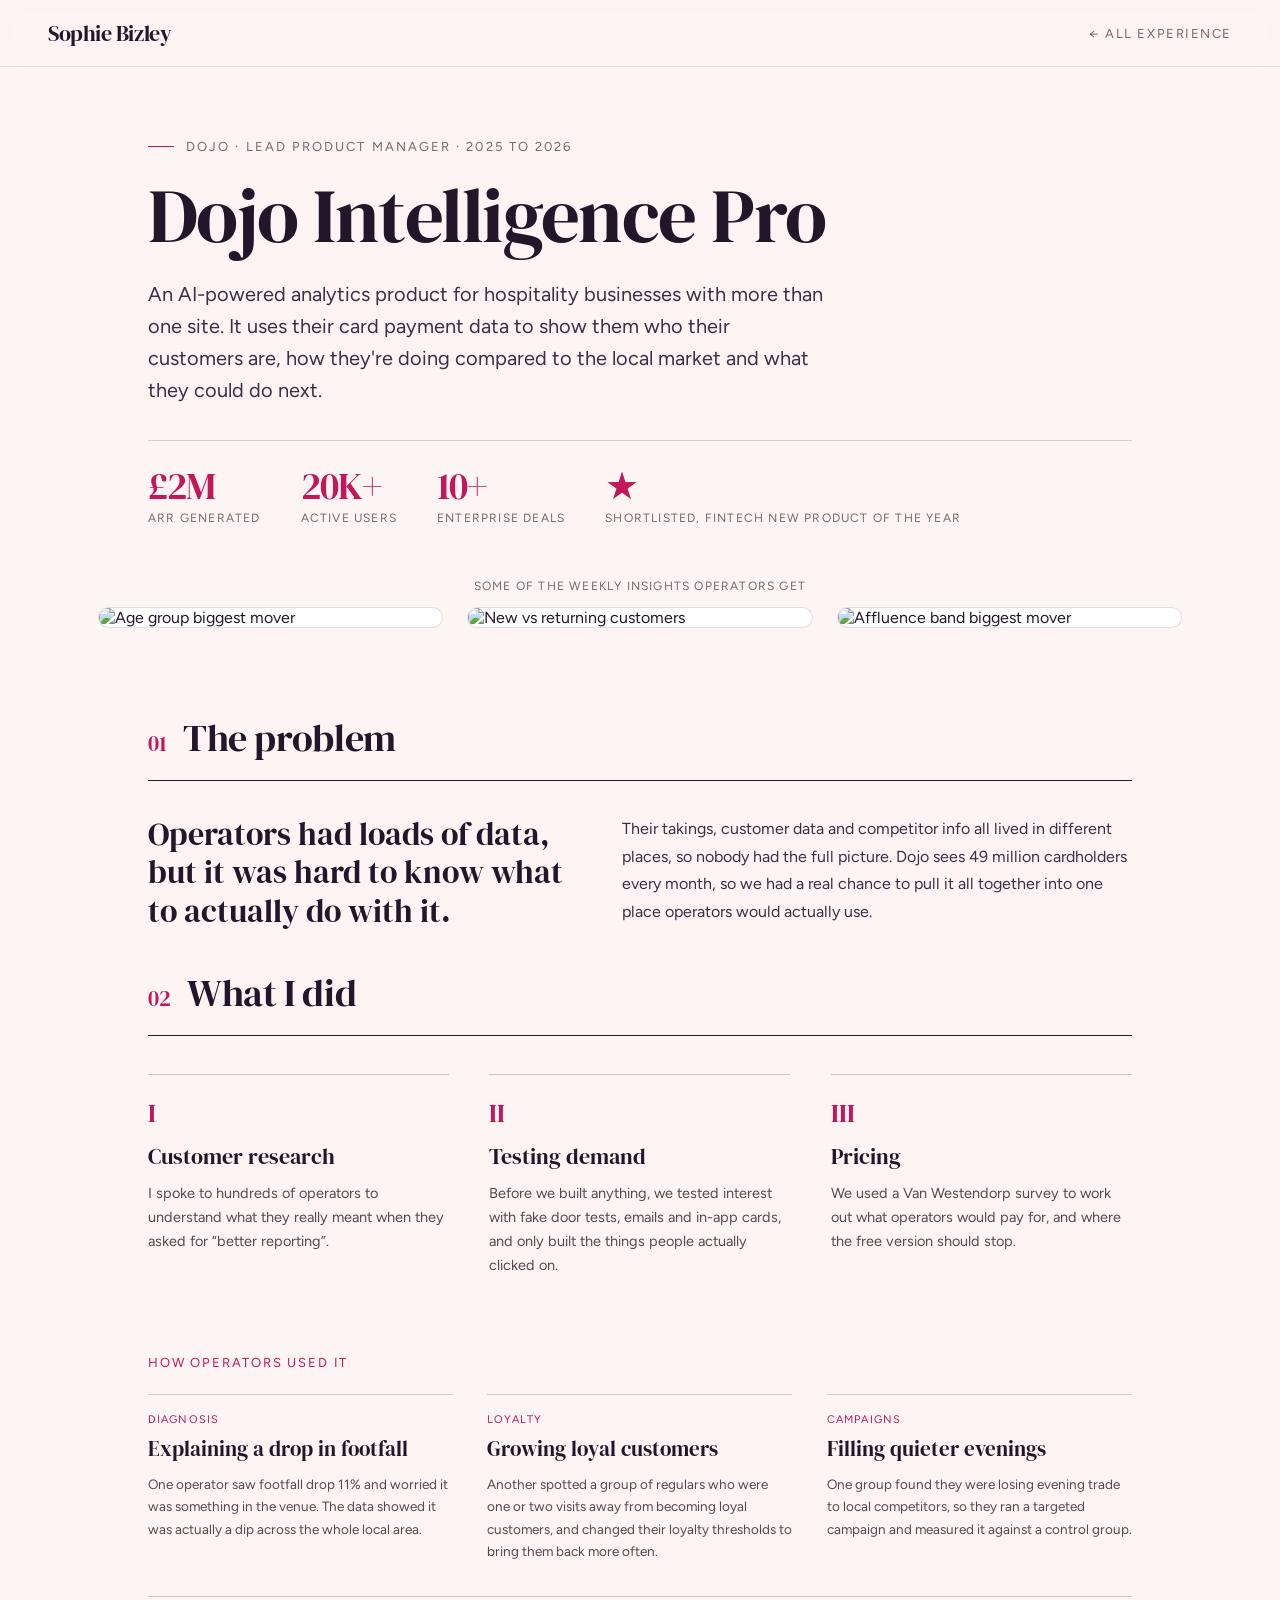
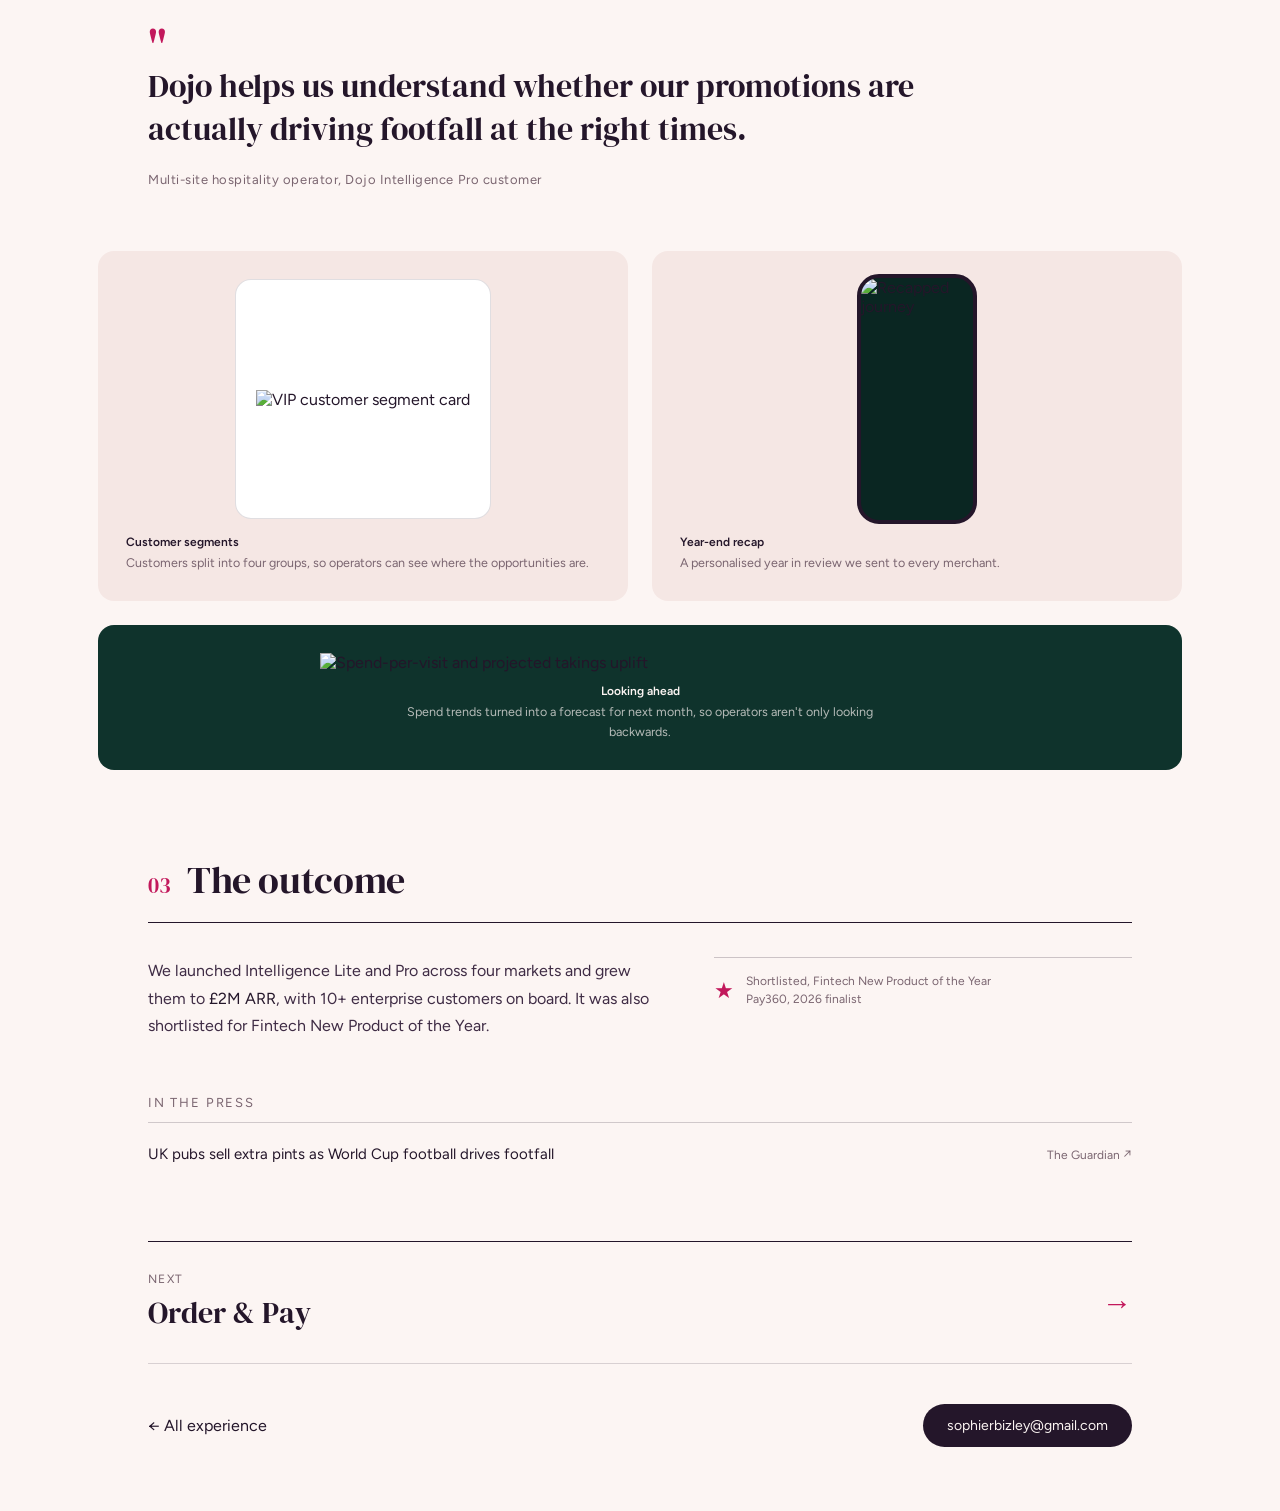
==== commit d925e3e8: "Case studies in my own words, three ventures" ====
--- a/intelligence-pro.html
+++ b/intelligence-pro.html
@@ -21,7 +21,7 @@
     Dojo · Lead Product Manager · 2025 to 2026
   </div>
   <h1 data-reveal data-reveal-delay="80">Dojo Intelligence Pro</h1>
-  <p class="lede" data-reveal data-reveal-delay="140">An AI-powered analytics product for multi-site hospitality operators. It turns their card payments into a picture of who their customers are, how the business is doing against the local market, and what to do next.</p>
+  <p class="lede" data-reveal data-reveal-delay="140">An AI-powered analytics product for hospitality businesses with more than one site. It uses their card payment data to show them who their customers are, how they&#39;re doing compared to the local market and what they could do next.</p>
   <div class="cs-stats" data-reveal data-reveal-delay="200">
     <div>
       <div class="num-big num-count" data-count="2" data-prefix="£" data-suffix="M">£2M</div>
@@ -43,7 +43,7 @@
 </header>
 
 <div class="cs-imagerow" data-reveal>
-  <div class="cs-imagerow-caption">What operators see each week</div>
+  <div class="cs-imagerow-caption">Some of the weekly insights operators get</div>
   <div class="cs-cards-3">
     <div class="cs-card-white"><img src="age-group-mover.png" alt="Age group biggest mover"></div>
     <div class="cs-card-white"><img src="newvsreturning.png" alt="New vs returning customers"></div>
@@ -57,9 +57,9 @@
     <h2>The problem</h2>
   </div>
   <div class="cs-problem">
-    <p class="cs-problem-statement" data-reveal>Dashboards everywhere, answers nowhere.</p>
+    <p class="cs-problem-statement" data-reveal>Operators had loads of data, but it was hard to know what to actually do with it.</p>
     <div class="cs-problem-body" data-reveal data-reveal-delay="80">
-      <p>Operators had takings in one system, customer data in another and no idea how they compared to the venue down the road. Dojo sees 49 million cardholders a month, so the bet was one view an operator would actually act on.</p>
+      <p>Their takings, customer data and competitor info all lived in different places, so nobody had the full picture. Dojo sees 49 million cardholders every month, so we had a real chance to pull it all together into one place operators would actually use.</p>
     </div>
   </div>
 </section>
@@ -72,39 +72,39 @@
   <div class="cs-approach-grid">
     <div class="cs-approach-item" data-reveal>
       <div class="roman">I</div>
-      <h3>Talked to operators</h3>
-      <p>Hundreds of customer interviews to work out what &ldquo;I want better reporting&rdquo; actually meant.</p>
+      <h3>Customer research</h3>
+      <p>I spoke to hundreds of operators to understand what they really meant when they asked for &ldquo;better reporting&rdquo;.</p>
     </div>
     <div class="cs-approach-item" data-reveal data-reveal-delay="100">
       <div class="roman">II</div>
-      <h3>Tested before building</h3>
-      <p>Fake doors, emails and in-app cards to check demand first, and only built what people clicked on.</p>
+      <h3>Testing demand</h3>
+      <p>Before we built anything, we tested interest with fake door tests, emails and in-app cards, and only built the things people actually clicked on.</p>
     </div>
     <div class="cs-approach-item" data-reveal data-reveal-delay="200">
       <div class="roman">III</div>
-      <h3>Priced it on evidence</h3>
-      <p>A Van Westendorp survey showed where a free feature stopped and a paid tier started.</p>
+      <h3>Pricing</h3>
+      <p>We used a Van Westendorp survey to work out what operators would pay for, and where the free version should stop.</p>
     </div>
   </div>
 </section>
 
 <section class="cs-section mid">
-  <div class="cs-practice-kicker" data-reveal>How customers used it</div>
+  <div class="cs-practice-kicker" data-reveal>How operators used it</div>
   <div class="cs-practice-grid">
     <div class="cs-practice-item" data-reveal>
       <div class="cat">Diagnosis</div>
-      <div class="title">Found a missing 11%.</div>
-      <p>Traced a drop in footfall to a dip in neighbouring areas, not a problem in the venue.</p>
+      <div class="title">Explaining a drop in footfall</div>
+      <p>One operator saw footfall drop 11% and worried it was something in the venue. The data showed it was actually a dip across the whole local area.</p>
     </div>
     <div class="cs-practice-item" data-reveal data-reveal-delay="100">
       <div class="cat">Loyalty</div>
-      <div class="title">Nudged regulars over the line.</div>
-      <p>Spotted customers one or two visits from loyal status and adjusted thresholds to bring them back.</p>
+      <div class="title">Growing loyal customers</div>
+      <p>Another spotted a group of regulars who were one or two visits away from becoming loyal customers, and changed their loyalty thresholds to bring them back more often.</p>
     </div>
     <div class="cs-practice-item" data-reveal data-reveal-delay="200">
       <div class="cat">Campaigns</div>
-      <div class="title">Filled a quiet evening.</div>
-      <p>Found an evening revenue gap against local competitors and ran a targeted campaign against a control group.</p>
+      <div class="title">Filling quieter evenings</div>
+      <p>One group found they were losing evening trade to local competitors, so they ran a targeted campaign and measured it against a control group.</p>
     </div>
   </div>
 </section>
@@ -125,7 +125,7 @@
       </div>
       <div class="cap">
         <div class="cap-title">Customer segments</div>
-        <p>Four groups, so operators can see where the untapped revenue is.</p>
+        <p>Customers split into four groups, so operators can see where the opportunities are.</p>
       </div>
     </div>
     <div class="cs-imagery-card">
@@ -134,7 +134,7 @@
       </div>
       <div class="cap">
         <div class="cap-title">Year-end recap</div>
-        <p>A personalised year in review for every merchant.</p>
+        <p>A personalised year in review we sent to every merchant.</p>
       </div>
     </div>
   </div>
@@ -142,8 +142,8 @@
   <div class="cs-projection" data-reveal data-reveal-delay="100">
     <img src="spendhighlights.png" alt="Spend-per-visit and projected takings uplift">
     <div class="cap">
-      <div class="cap-title">Looking forward</div>
-      <p>Spend trends projected into next month&#39;s opportunity, not last month&#39;s report.</p>
+      <div class="cap-title">Looking ahead</div>
+      <p>Spend trends turned into a forecast for next month, so operators aren&#39;t only looking backwards.</p>
     </div>
   </div>
 </div>
@@ -155,7 +155,7 @@
   </div>
   <div class="cs-outcome">
     <div class="cs-outcome-body" data-reveal>
-      <p>We launched Intelligence Lite and Pro across four markets and grew them to <span class="hi">£2M ARR</span> with 10+ enterprise customers.</p>
+      <p>We launched Intelligence Lite and Pro across four markets and grew them to <span class="hi">£2M ARR</span>, with 10+ enterprise customers on board. It was also shortlisted for Fintech New Product of the Year.</p>
     </div>
     <div class="cs-outcome-stats" data-reveal data-reveal-delay="80">
       <div class="cs-outcome-credential">
--- a/style.css
+++ b/style.css
@@ -1,7 +1,7 @@
 /* Sophie Bizley — Portfolio (Editorial Mix)
    Shared styles for the main page and all case-study pages. */
 
-@import url('https://fonts.googleapis.com/css2?family=Young+Serif&family=Figtree:wght@400;500;600&display=swap');
+@import url('https://fonts.googleapis.com/css2?family=DM+Serif+Display&family=Figtree:wght@400;500;600&display=swap');
 
 :root{
   --cream:#FCF5F3;
@@ -17,7 +17,7 @@
   --accent:#C2185B;
   --accent-rgb:194,24,91;
 
-  --serif:'Young Serif', Georgia, serif;
+  --serif:'DM Serif Display', Georgia, serif;
   --sans:'Figtree', -apple-system, BlinkMacSystemFont, 'Segoe UI', sans-serif;
 }
 
@@ -492,6 +492,6 @@
   .hero-photo{grid-column:auto;grid-row:auto}
 }
 
-/* Plum: Young Serif has no italic, keep display type upright and slightly tighter */
+/* Plum: DM Serif Display headings, keep display type upright and slightly tighter */
 .nav .brand,.hero h1,h2,.about-title,.beyond-title,.build-title,.feature h2,.num-big,.role-title{letter-spacing:-0.02em}
 h1 em,h2 em,h3 em{font-style:normal}
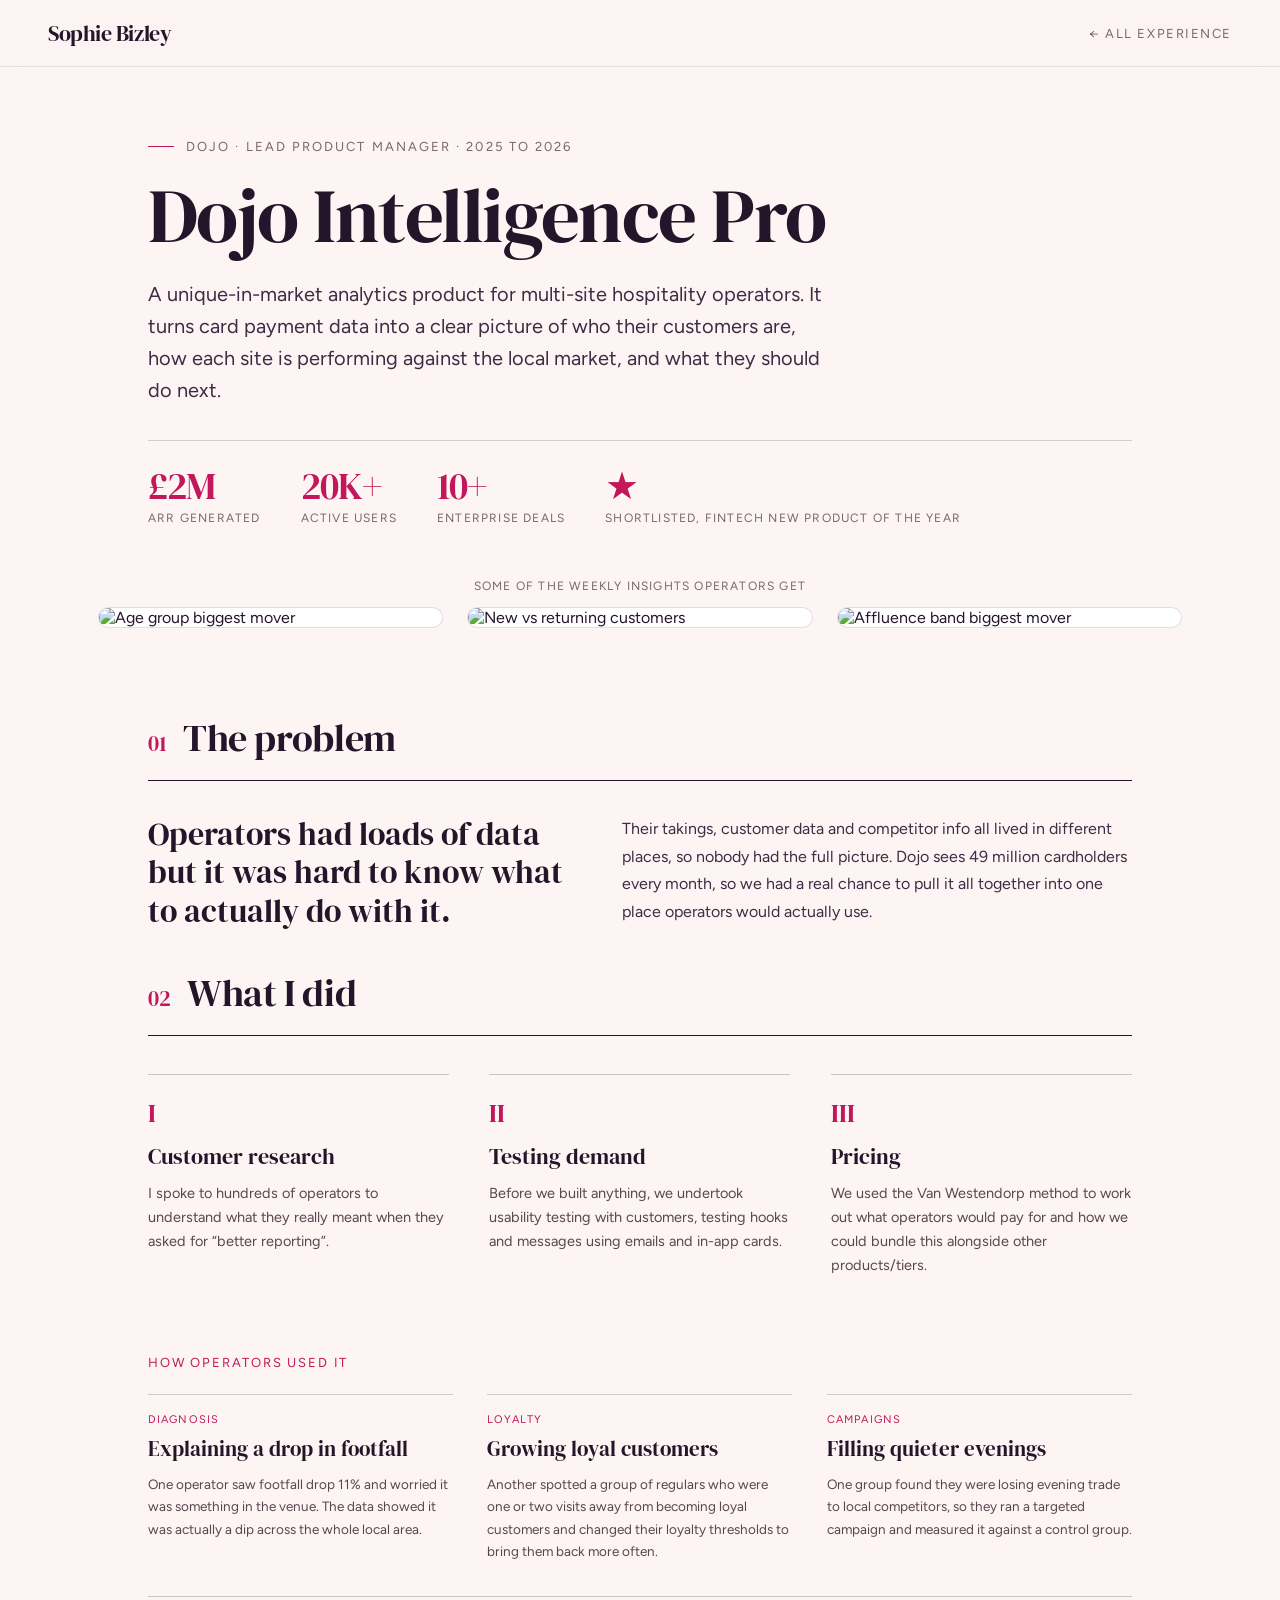
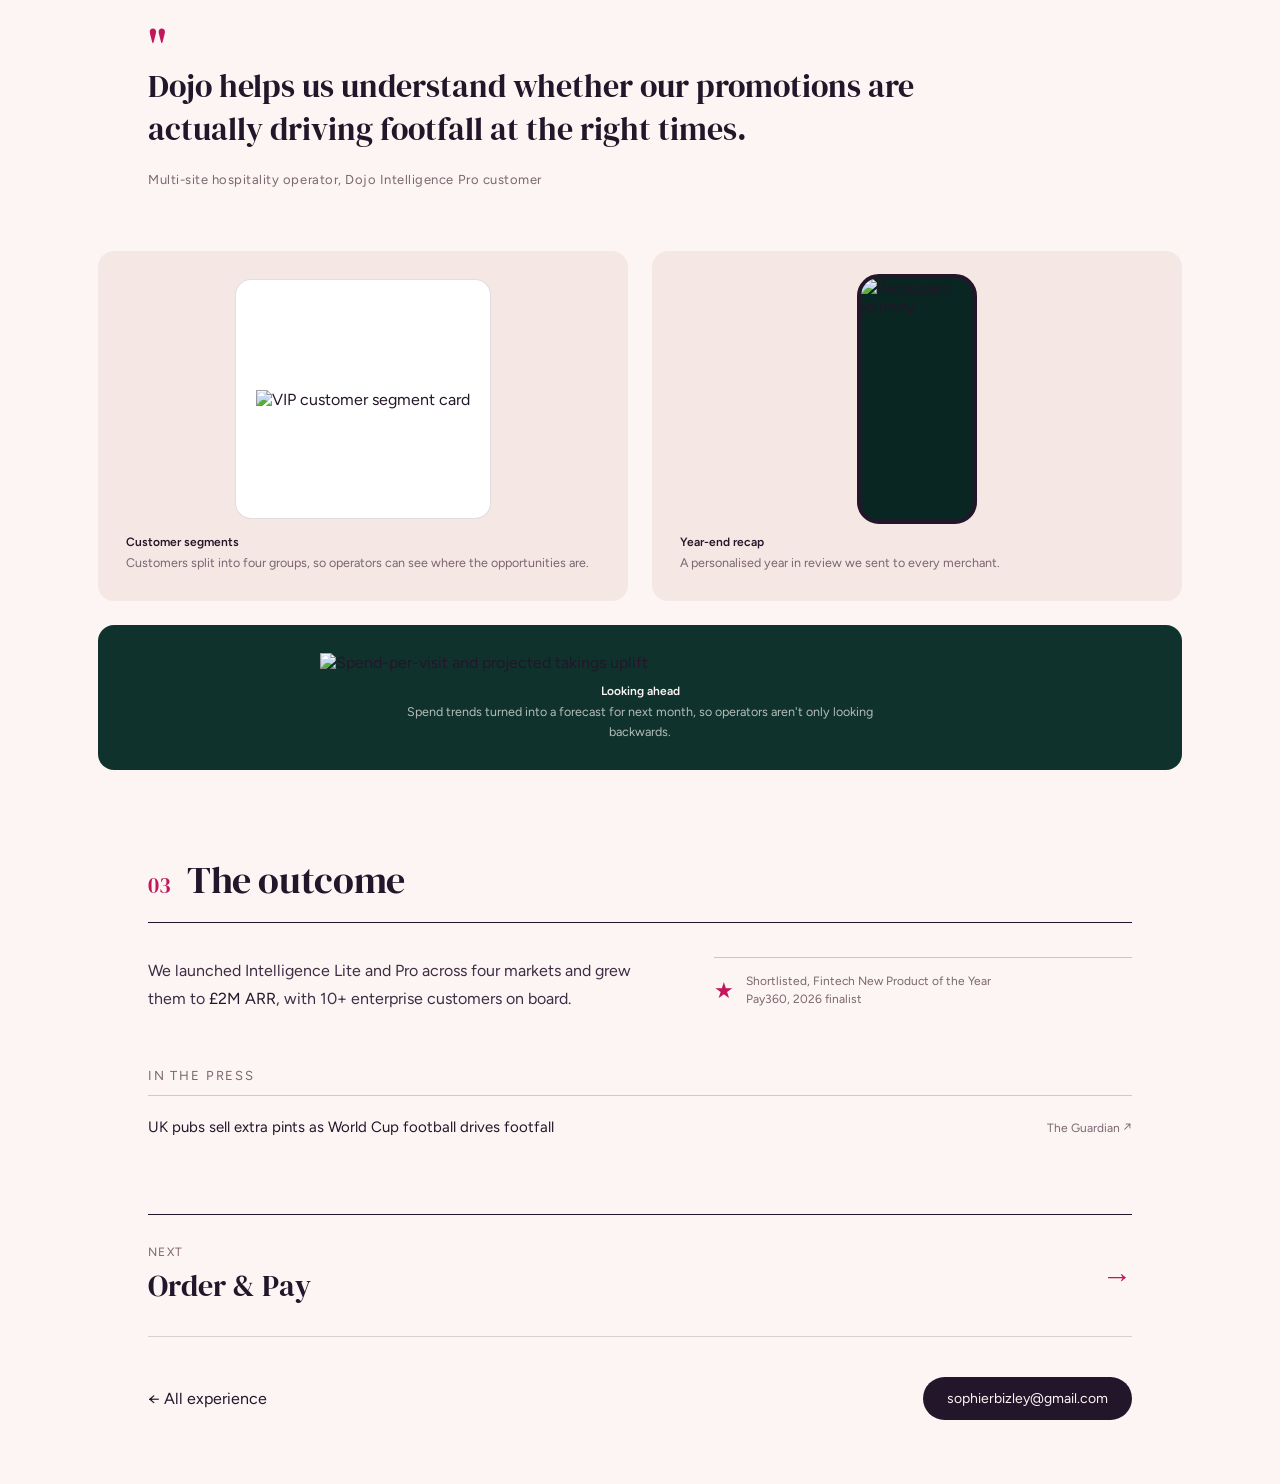
==== commit 3df396a1: "Outside work tweaks" ====
--- a/intelligence-pro.html
+++ b/intelligence-pro.html
@@ -21,7 +21,7 @@
     Dojo · Lead Product Manager · 2025 to 2026
   </div>
   <h1 data-reveal data-reveal-delay="80">Dojo Intelligence Pro</h1>
-  <p class="lede" data-reveal data-reveal-delay="140">An AI-powered analytics product for hospitality businesses with more than one site. It uses their card payment data to show them who their customers are, how they&#39;re doing compared to the local market and what they could do next.</p>
+  <p class="lede" data-reveal data-reveal-delay="140">A unique-in-market analytics product for multi-site hospitality operators. It turns card payment data into a clear picture of who their customers are, how each site is performing against the local market, and what they should do next.</p>
   <div class="cs-stats" data-reveal data-reveal-delay="200">
     <div>
       <div class="num-big num-count" data-count="2" data-prefix="£" data-suffix="M">£2M</div>
@@ -57,7 +57,7 @@
     <h2>The problem</h2>
   </div>
   <div class="cs-problem">
-    <p class="cs-problem-statement" data-reveal>Operators had loads of data, but it was hard to know what to actually do with it.</p>
+    <p class="cs-problem-statement" data-reveal>Operators had loads of data but it was hard to know what to actually do with it.</p>
     <div class="cs-problem-body" data-reveal data-reveal-delay="80">
       <p>Their takings, customer data and competitor info all lived in different places, so nobody had the full picture. Dojo sees 49 million cardholders every month, so we had a real chance to pull it all together into one place operators would actually use.</p>
     </div>
@@ -78,12 +78,12 @@
     <div class="cs-approach-item" data-reveal data-reveal-delay="100">
       <div class="roman">II</div>
       <h3>Testing demand</h3>
-      <p>Before we built anything, we tested interest with fake door tests, emails and in-app cards, and only built the things people actually clicked on.</p>
+      <p>Before we built anything, we undertook usability testing with customers, testing hooks and messages using emails and in-app cards.</p>
     </div>
     <div class="cs-approach-item" data-reveal data-reveal-delay="200">
       <div class="roman">III</div>
       <h3>Pricing</h3>
-      <p>We used a Van Westendorp survey to work out what operators would pay for, and where the free version should stop.</p>
+      <p>We used the Van Westendorp method to work out what operators would pay for and how we could bundle this alongside other products/tiers.</p>
     </div>
   </div>
 </section>
@@ -99,7 +99,7 @@
     <div class="cs-practice-item" data-reveal data-reveal-delay="100">
       <div class="cat">Loyalty</div>
       <div class="title">Growing loyal customers</div>
-      <p>Another spotted a group of regulars who were one or two visits away from becoming loyal customers, and changed their loyalty thresholds to bring them back more often.</p>
+      <p>Another spotted a group of regulars who were one or two visits away from becoming loyal customers and changed their loyalty thresholds to bring them back more often.</p>
     </div>
     <div class="cs-practice-item" data-reveal data-reveal-delay="200">
       <div class="cat">Campaigns</div>
@@ -155,7 +155,7 @@
   </div>
   <div class="cs-outcome">
     <div class="cs-outcome-body" data-reveal>
-      <p>We launched Intelligence Lite and Pro across four markets and grew them to <span class="hi">£2M ARR</span>, with 10+ enterprise customers on board. It was also shortlisted for Fintech New Product of the Year.</p>
+      <p>We launched Intelligence Lite and Pro across four markets and grew them to <span class="hi">£2M ARR</span>, with 10+ enterprise customers on board.</p>
     </div>
     <div class="cs-outcome-stats" data-reveal data-reveal-delay="80">
       <div class="cs-outcome-credential">
--- a/style.css
+++ b/style.css
@@ -495,3 +495,18 @@
 /* Plum: DM Serif Display headings, keep display type upright and slightly tighter */
 .nav .brand,.hero h1,h2,.about-title,.beyond-title,.build-title,.feature h2,.num-big,.role-title{letter-spacing:-0.02em}
 h1 em,h2 em,h3 em{font-style:normal}
+.venture-banner-inner.v3{background:var(--accent)}
+.cs-approach-grid.two{grid-template-columns:repeat(2,1fr)}
+@media (max-width:900px){.cs-approach-grid.two{grid-template-columns:1fr}}
+
+/* Critique fixes, Oct 2026 */
+.about-row .k{font-family:var(--sans);font-size:12px;font-weight:600;letter-spacing:0.1em;line-height:1.4}
+@media (max-width:600px){
+  .about-row{flex-direction:column;align-items:flex-start;gap:6px}
+  .about-row .k{width:auto}
+}
+.venture-banner + .venture-banner,.cs-section + .venture-banner,.cs-press + .venture-banner,.venture-banner{margin-top:72px}
+.feature-stats .num-big{color:#F06292}
+.beyond-kicker{color:rgba(255,255,255,0.8)}
+.beyond-card.accent .beyond-foot{color:#fff}
+.beyond-card.accent .beyond-kicker,.beyond-card.accent .beyond-body p{color:#fff}
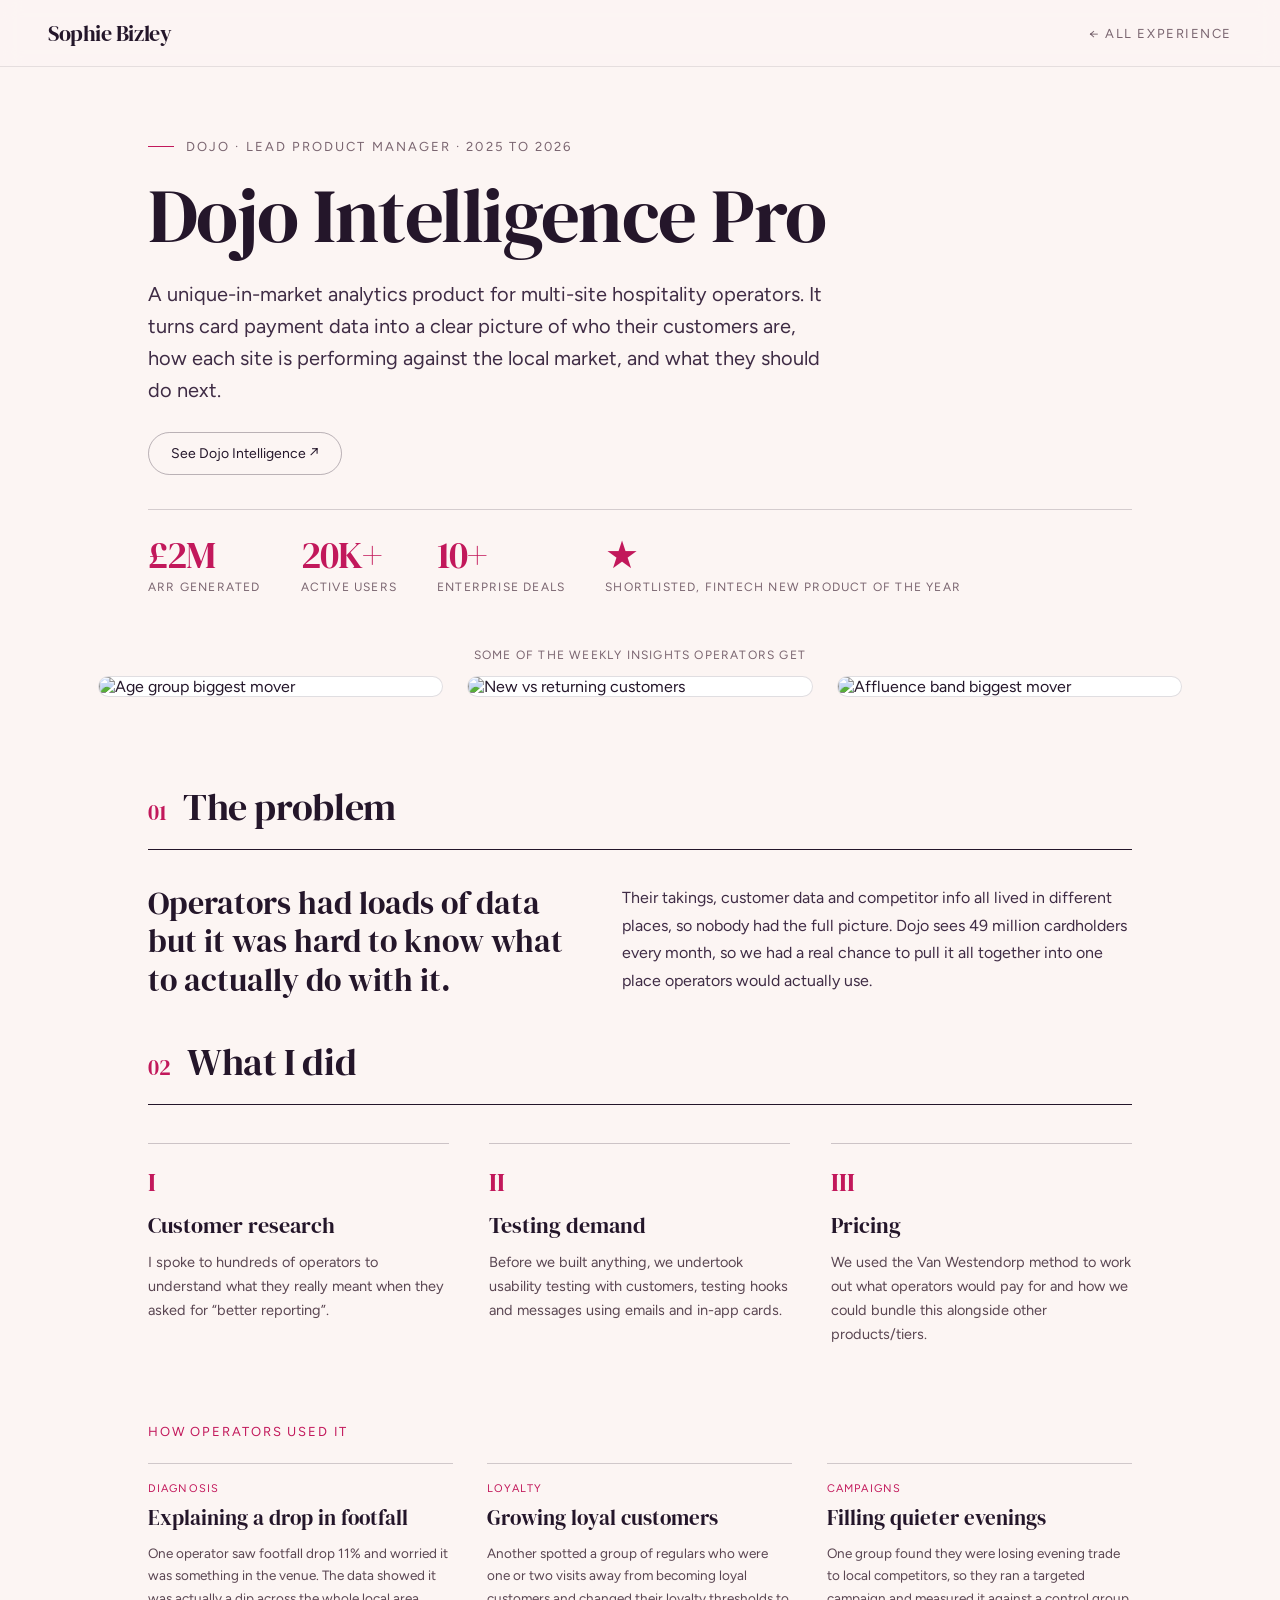
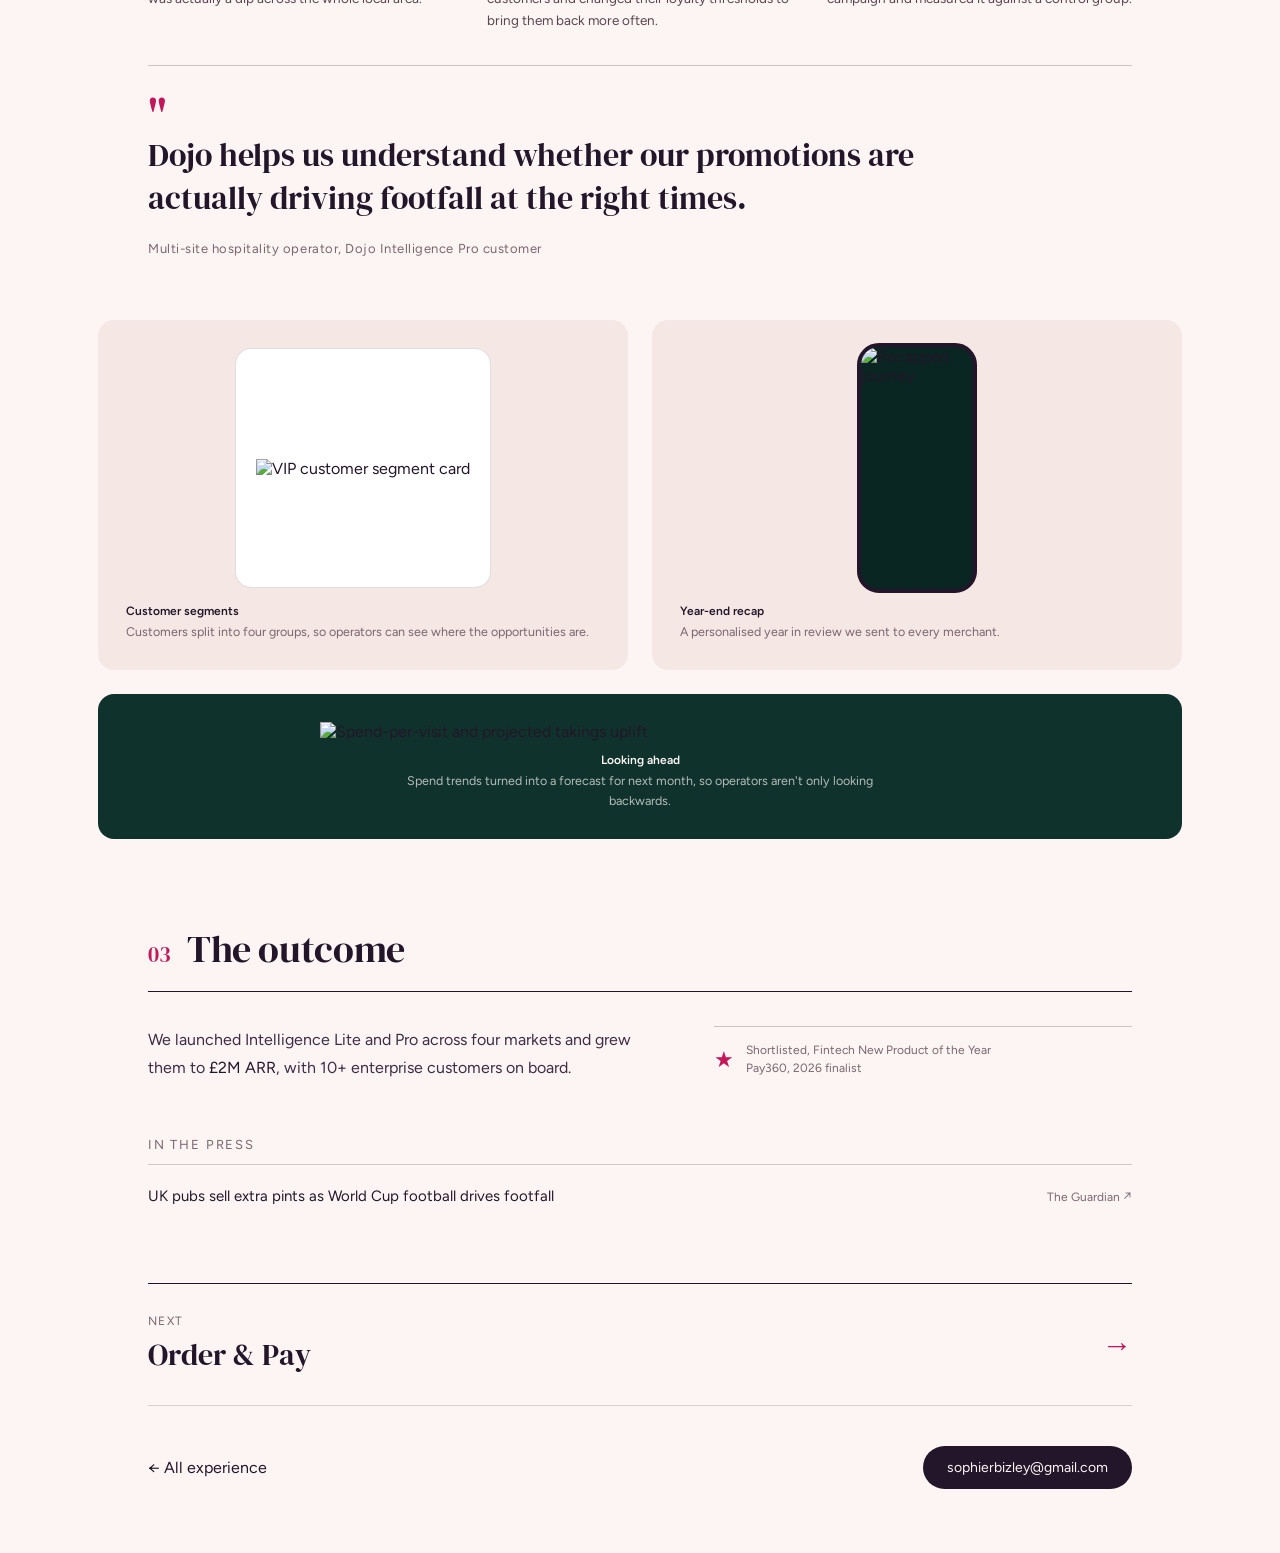
==== commit ea54419d: "GTM-first homepage, Dojo product links, Building with AI section, humanised copy Co-Authored-By: Cla" ====
--- a/intelligence-pro.html
+++ b/intelligence-pro.html
@@ -22,6 +22,9 @@
   </div>
   <h1 data-reveal data-reveal-delay="80">Dojo Intelligence Pro</h1>
   <p class="lede" data-reveal data-reveal-delay="140">A unique-in-market analytics product for multi-site hospitality operators. It turns card payment data into a clear picture of who their customers are, how each site is performing against the local market, and what they should do next.</p>
+  <div class="cs-links" data-reveal data-reveal-delay="170">
+    <a href="https://dojo.tech/products/dojo-intelligence/" target="_blank" rel="noopener" class="btn btn-outline">See Dojo Intelligence ↗</a>
+  </div>
   <div class="cs-stats" data-reveal data-reveal-delay="200">
     <div>
       <div class="num-big num-count" data-count="2" data-prefix="£" data-suffix="M">£2M</div>
--- a/style.css
+++ b/style.css
@@ -264,6 +264,7 @@
 .cs-hero h1{margin-top:22px;font-family:var(--serif);font-size:clamp(40px,6vw,84px);line-height:1.02;letter-spacing:-0.02em;font-weight:400}
 .cs-hero.wide h1{font-size:clamp(38px,5.6vw,76px);line-height:1.04}
 .cs-hero .lede{margin-top:24px;font-size:20px;line-height:1.6;color:var(--ink-soft);max-width:680px}
+.cs-links{margin-top:26px;display:flex;gap:12px;flex-wrap:wrap}
 .cs-hero.wide .lede{max-width:700px}
 .cs-stats{margin-top:34px;display:flex;flex-wrap:wrap;gap:40px;border-top:1px solid rgba(36,22,42,0.18);padding-top:26px}
 .cs-stats .num-big{font-size:38px}
@@ -510,3 +511,17 @@
 .beyond-kicker{color:rgba(255,255,255,0.8)}
 .beyond-card.accent .beyond-foot{color:#fff}
 .beyond-card.accent .beyond-kicker,.beyond-card.accent .beyond-body p{color:#fff}
+
+/* Building with AI */
+.build-section{padding:80px 48px 20px}
+.build-section .kicker{font-size:13px;text-transform:uppercase;letter-spacing:0.16em;color:var(--rust)}
+.build-section h2{margin-top:18px;max-width:920px;font-family:var(--serif);font-size:clamp(28px,4vw,48px);line-height:1.1;font-weight:400}
+.build-section .approach-grid{margin-top:44px}
+.build-card{display:block;color:inherit;text-decoration:none}
+a.build-card:hover h3{color:var(--accent)}
+.build-meta{font-size:12px;text-transform:uppercase;letter-spacing:0.12em;color:var(--muted-2)}
+@media (max-width:900px){.build-section{padding:56px 24px 10px}}
+.btn-on-dark{color:var(--cream);border-color:rgba(252,245,243,0.45)}
+.btn-on-dark:hover{color:var(--cream);border-color:var(--cream)}
+.build-card{border-radius:0}
+.hero-lede a{text-decoration:underline;text-decoration-color:var(--accent);text-underline-offset:3px}
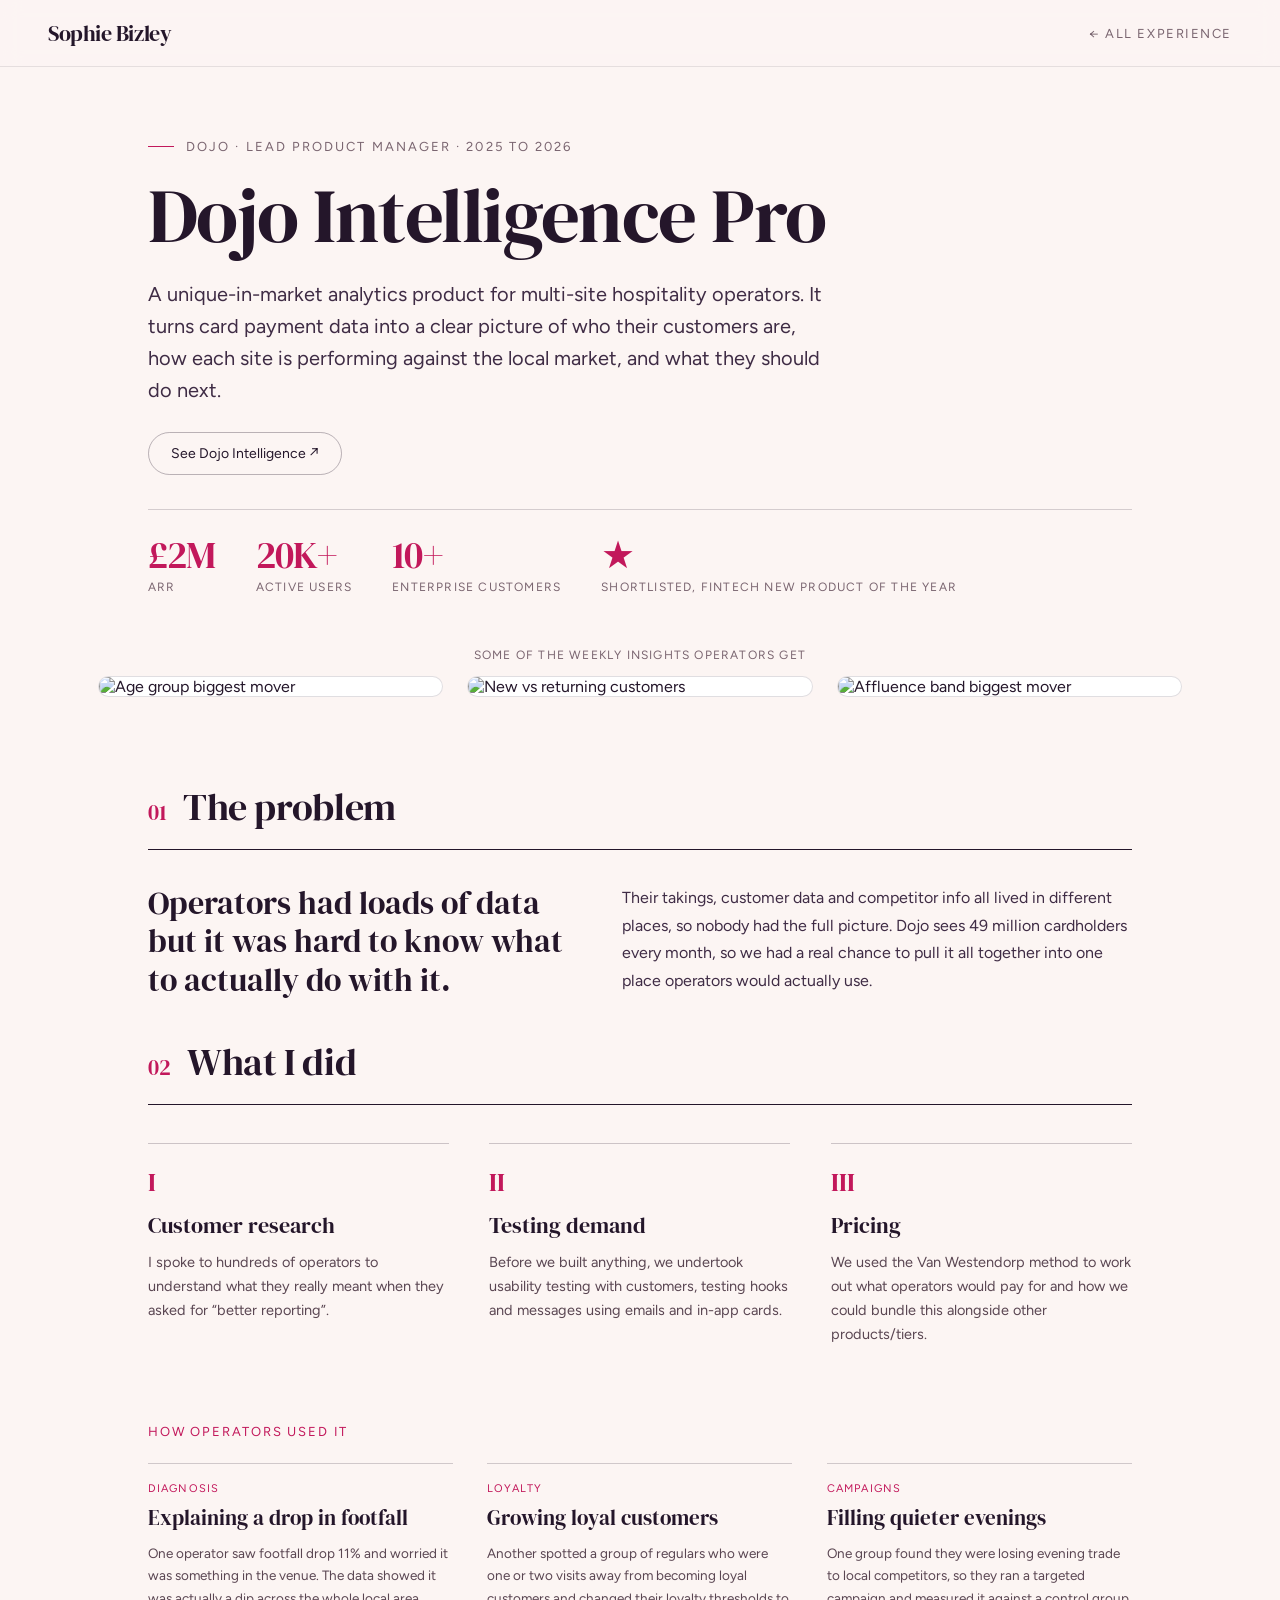
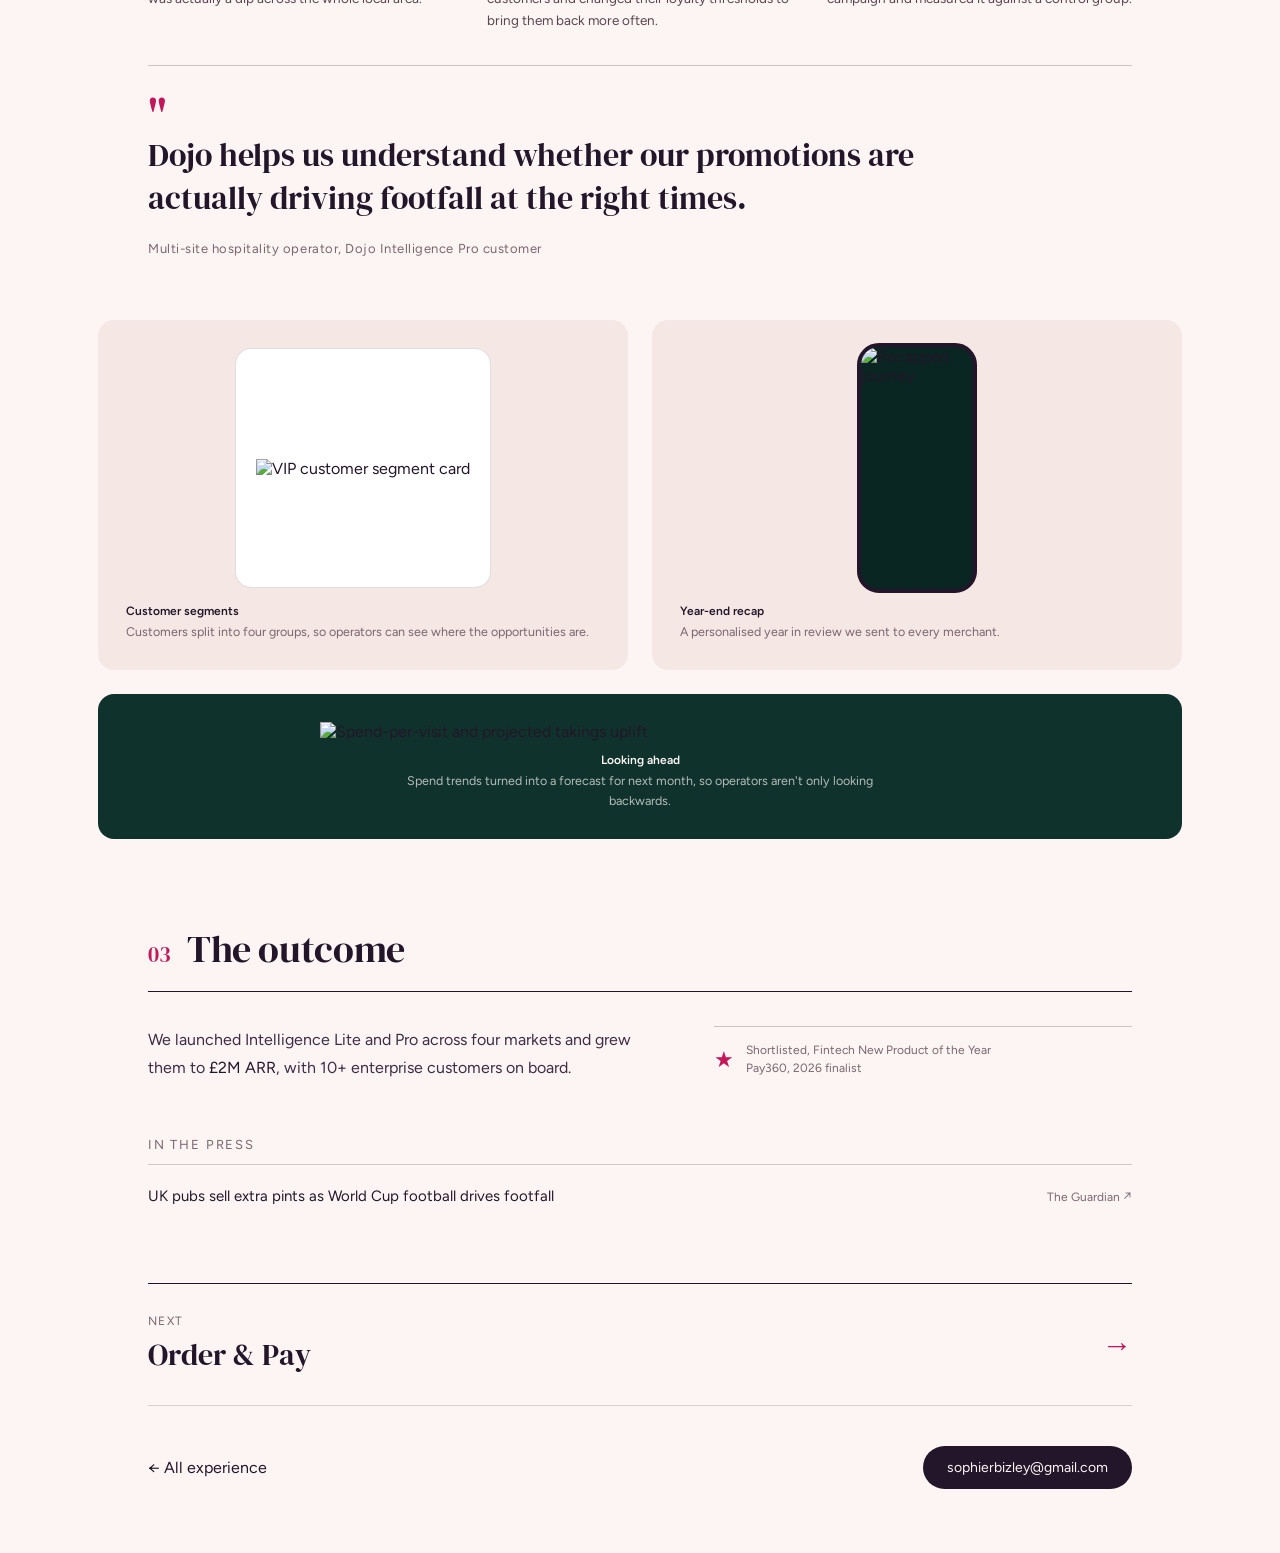
==== commit 42c28a9a: "Humanise homepage copy, consistent nav and labels, burger nav under 1180px Co-Authored-By: Claude Op" ====
--- a/intelligence-pro.html
+++ b/intelligence-pro.html
@@ -28,7 +28,7 @@
   <div class="cs-stats" data-reveal data-reveal-delay="200">
     <div>
       <div class="num-big num-count" data-count="2" data-prefix="£" data-suffix="M">£2M</div>
-      <div class="num-label">ARR generated</div>
+      <div class="num-label">ARR</div>
     </div>
     <div>
       <div class="num-big num-count" data-count="20" data-suffix="K+">20K+</div>
@@ -36,7 +36,7 @@
     </div>
     <div>
       <div class="num-big num-count" data-count="10" data-suffix="+">10+</div>
-      <div class="num-label">Enterprise deals</div>
+      <div class="num-label">Enterprise customers</div>
     </div>
     <div>
       <div class="cs-num-italic">★</div>
--- a/style.css
+++ b/style.css
@@ -525,3 +525,17 @@
 .btn-on-dark:hover{color:var(--cream);border-color:var(--cream)}
 .build-card{border-radius:0}
 .hero-lede a{text-decoration:underline;text-decoration-color:var(--accent);text-underline-offset:3px}
+@media (min-width:901px){.build-section .approach-grid{grid-template-columns:repeat(3,1fr);gap:44px 40px}}
+.navlinks > a,.brand{white-space:nowrap}
+@media (min-width:901px) and (max-width:1180px){
+  .burger{display:inline-flex}
+  .navlinks{
+    position:absolute;top:100%;left:0;right:0;flex-direction:column;align-items:stretch;gap:0;
+    background:rgba(252,245,243,0.98);backdrop-filter:blur(10px);border-bottom:1px solid rgba(36,22,42,0.12);
+    padding:6px 48px 16px;max-height:0;overflow:hidden;transition:max-height .32s ease;
+    text-transform:none;letter-spacing:0.04em;
+  }
+  .navlinks.open{max-height:520px}
+  .navlinks > a{padding:14px 2px;font-size:16px;border-bottom:1px solid rgba(36,22,42,0.08)}
+  .navlinks > a:last-child{margin-top:12px;justify-content:center;border-bottom:none}
+}
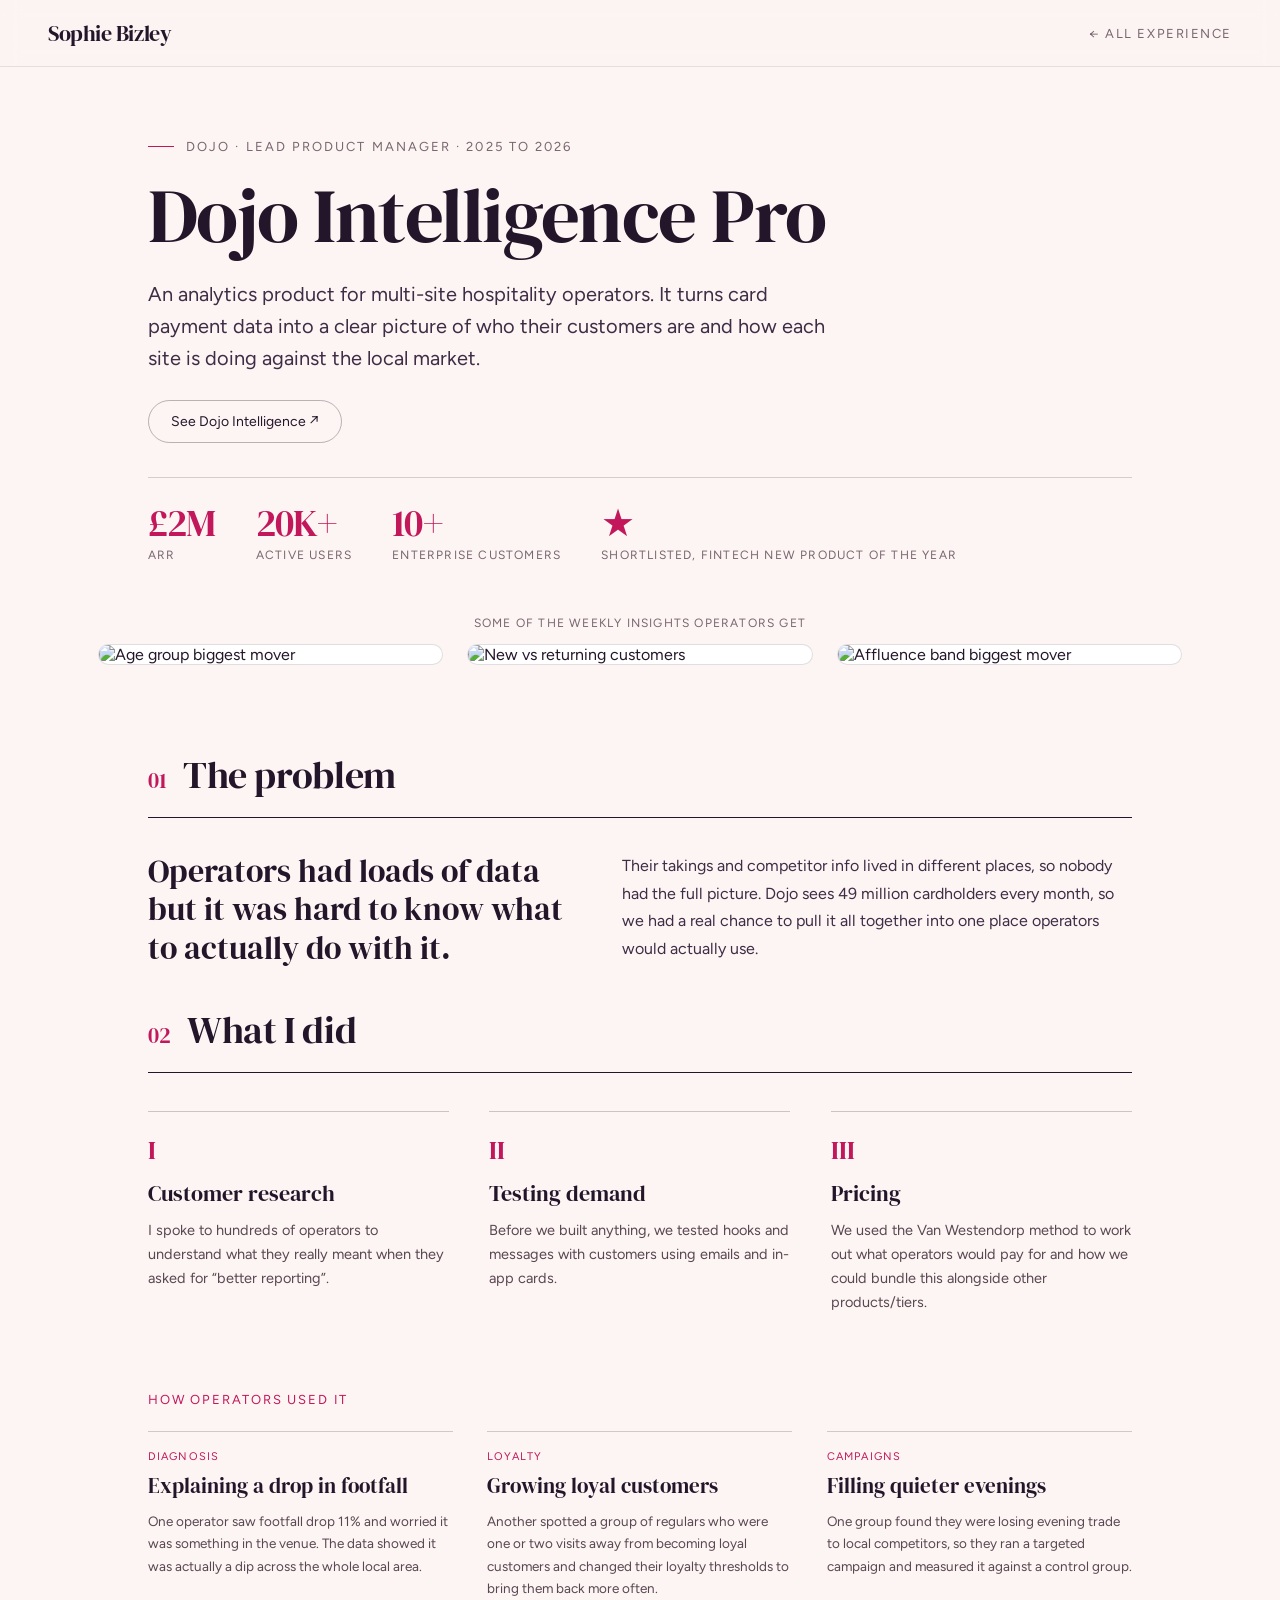
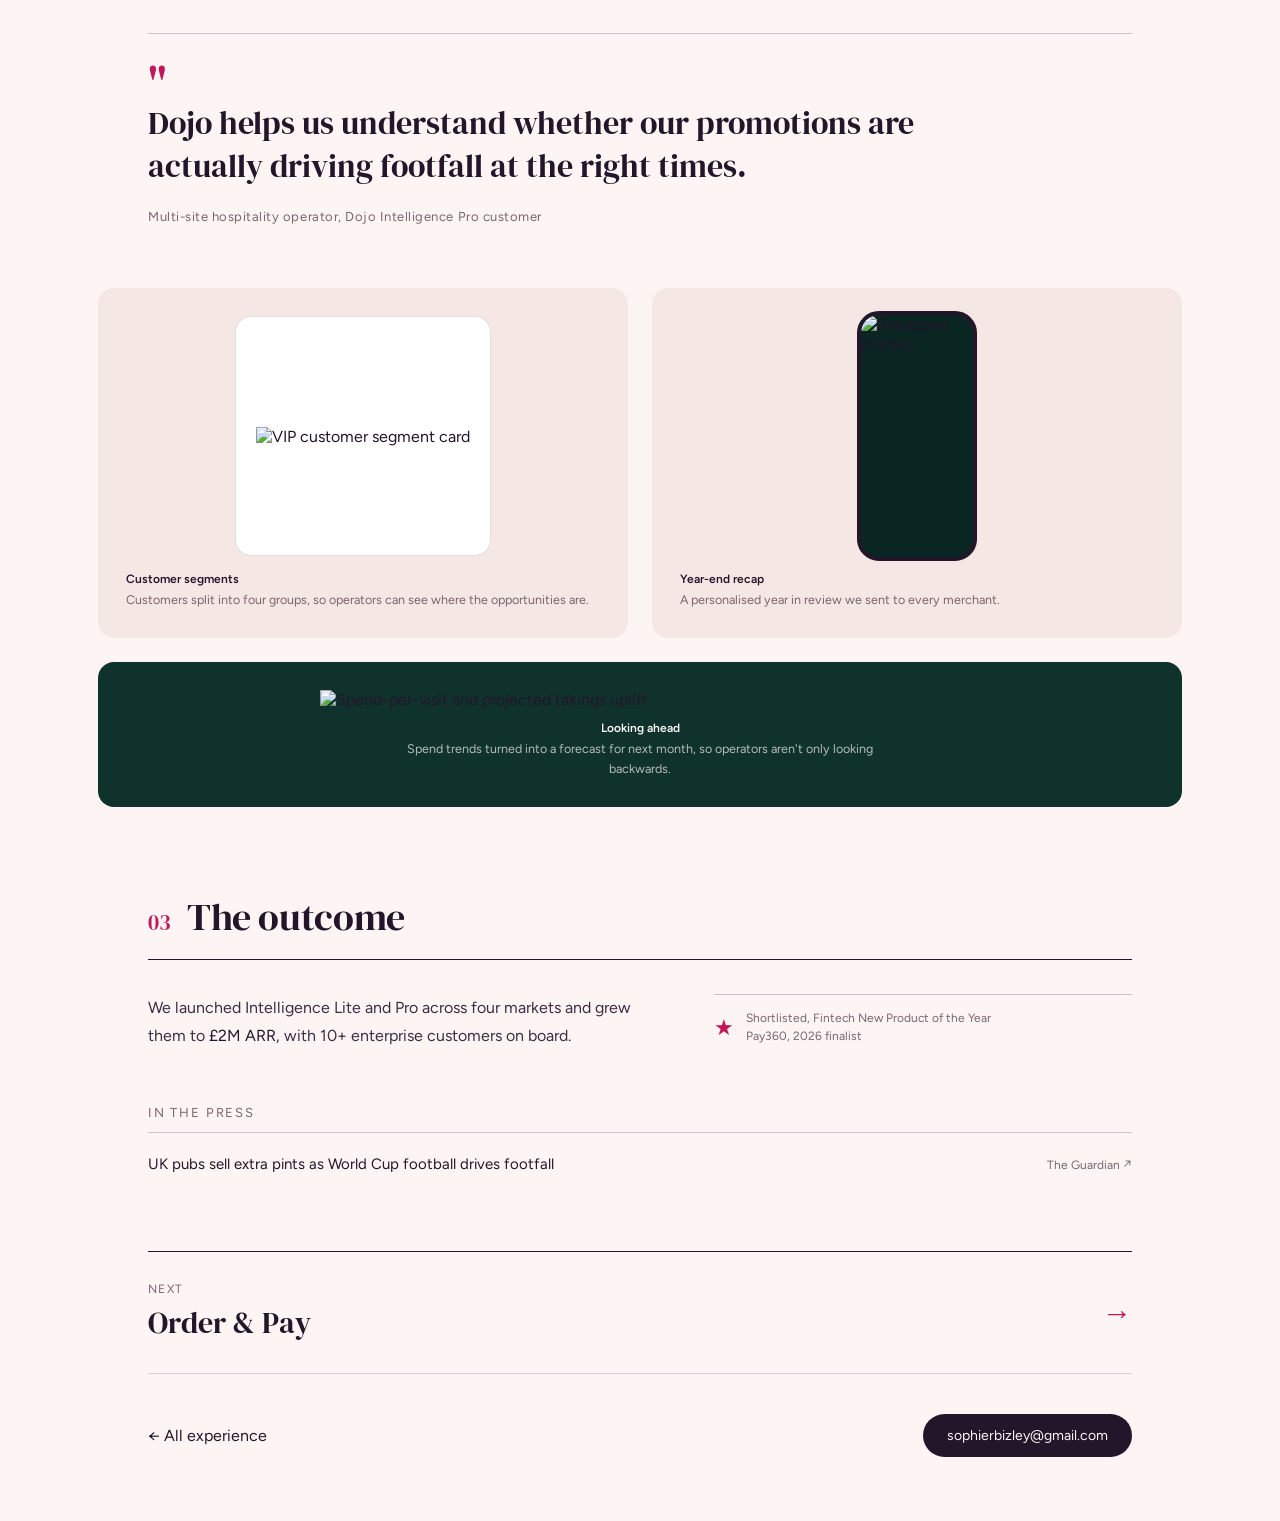
==== commit 3e85f3fa: "Humaniser pass across site: break up lists of three, cut stock phrases Co-Authored-By: Claude Opus 5" ====
--- a/intelligence-pro.html
+++ b/intelligence-pro.html
@@ -21,7 +21,7 @@
     Dojo · Lead Product Manager · 2025 to 2026
   </div>
   <h1 data-reveal data-reveal-delay="80">Dojo Intelligence Pro</h1>
-  <p class="lede" data-reveal data-reveal-delay="140">A unique-in-market analytics product for multi-site hospitality operators. It turns card payment data into a clear picture of who their customers are, how each site is performing against the local market, and what they should do next.</p>
+  <p class="lede" data-reveal data-reveal-delay="140">An analytics product for multi-site hospitality operators. It turns card payment data into a clear picture of who their customers are and how each site is doing against the local market.</p>
   <div class="cs-links" data-reveal data-reveal-delay="170">
     <a href="https://dojo.tech/products/dojo-intelligence/" target="_blank" rel="noopener" class="btn btn-outline">See Dojo Intelligence ↗</a>
   </div>
@@ -62,7 +62,7 @@
   <div class="cs-problem">
     <p class="cs-problem-statement" data-reveal>Operators had loads of data but it was hard to know what to actually do with it.</p>
     <div class="cs-problem-body" data-reveal data-reveal-delay="80">
-      <p>Their takings, customer data and competitor info all lived in different places, so nobody had the full picture. Dojo sees 49 million cardholders every month, so we had a real chance to pull it all together into one place operators would actually use.</p>
+      <p>Their takings and competitor info lived in different places, so nobody had the full picture. Dojo sees 49 million cardholders every month, so we had a real chance to pull it all together into one place operators would actually use.</p>
     </div>
   </div>
 </section>
@@ -81,7 +81,7 @@
     <div class="cs-approach-item" data-reveal data-reveal-delay="100">
       <div class="roman">II</div>
       <h3>Testing demand</h3>
-      <p>Before we built anything, we undertook usability testing with customers, testing hooks and messages using emails and in-app cards.</p>
+      <p>Before we built anything, we tested hooks and messages with customers using emails and in-app cards.</p>
     </div>
     <div class="cs-approach-item" data-reveal data-reveal-delay="200">
       <div class="roman">III</div>
--- a/style.css
+++ b/style.css
@@ -90,7 +90,7 @@
 .eyebrow .rule{width:30px;height:1px;background:var(--accent);display:block}
 .hero h1{
   margin-top:26px;font-family:var(--serif);font-weight:400;
-  font-size:clamp(48px,8vw,104px);line-height:1;letter-spacing:-0.02em;
+  font-size:clamp(40px,5.5vw,72px);line-height:1;letter-spacing:-0.02em;
   text-wrap:balance;max-width:900px;
 }
 .hero h1 a{color:var(--accent);border-bottom:1px solid rgba(var(--accent-rgb),0.4);transition:opacity .2s;font-style:normal}
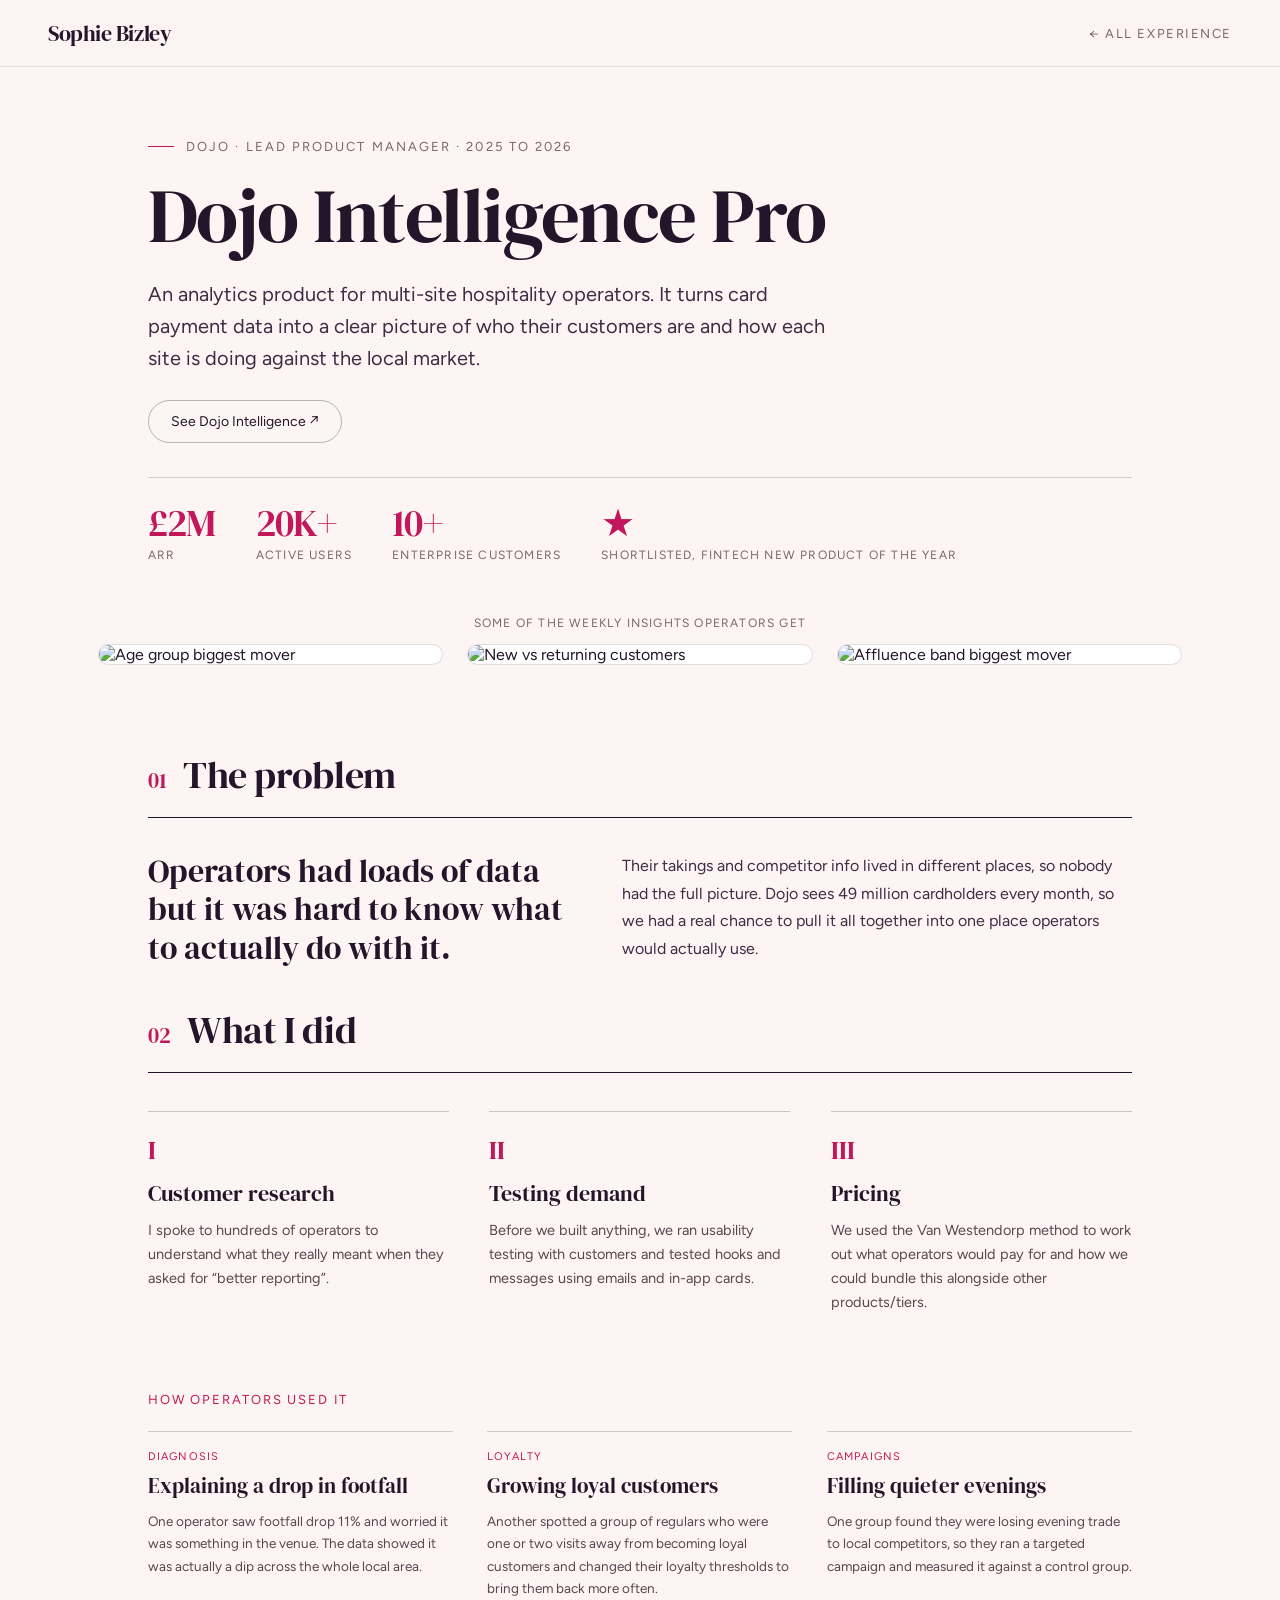
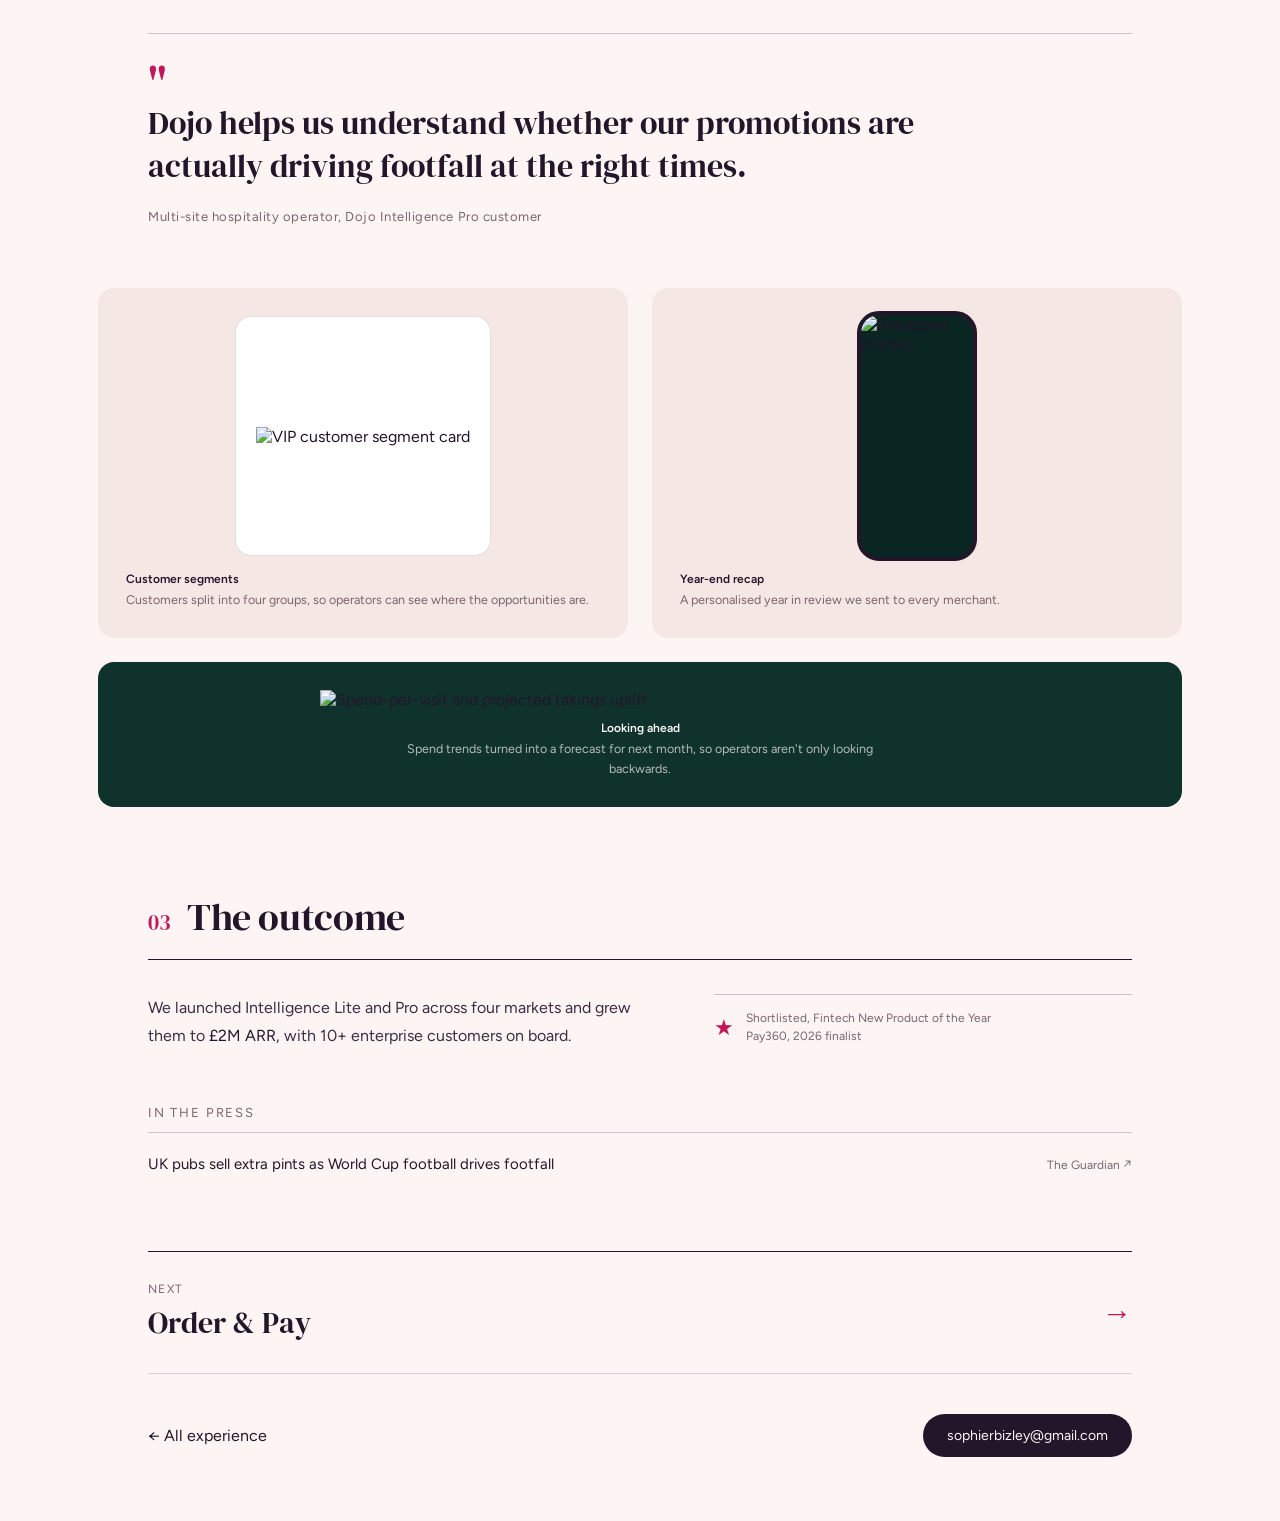
==== commit 8190a4f9: "Accuracy fixes from final review: restore usability testing, upsells, pm-os wording, While You're Aw" ====
--- a/intelligence-pro.html
+++ b/intelligence-pro.html
@@ -81,7 +81,7 @@
     <div class="cs-approach-item" data-reveal data-reveal-delay="100">
       <div class="roman">II</div>
       <h3>Testing demand</h3>
-      <p>Before we built anything, we tested hooks and messages with customers using emails and in-app cards.</p>
+      <p>Before we built anything, we ran usability testing with customers and tested hooks and messages using emails and in-app cards.</p>
     </div>
     <div class="cs-approach-item" data-reveal data-reveal-delay="200">
       <div class="roman">III</div>
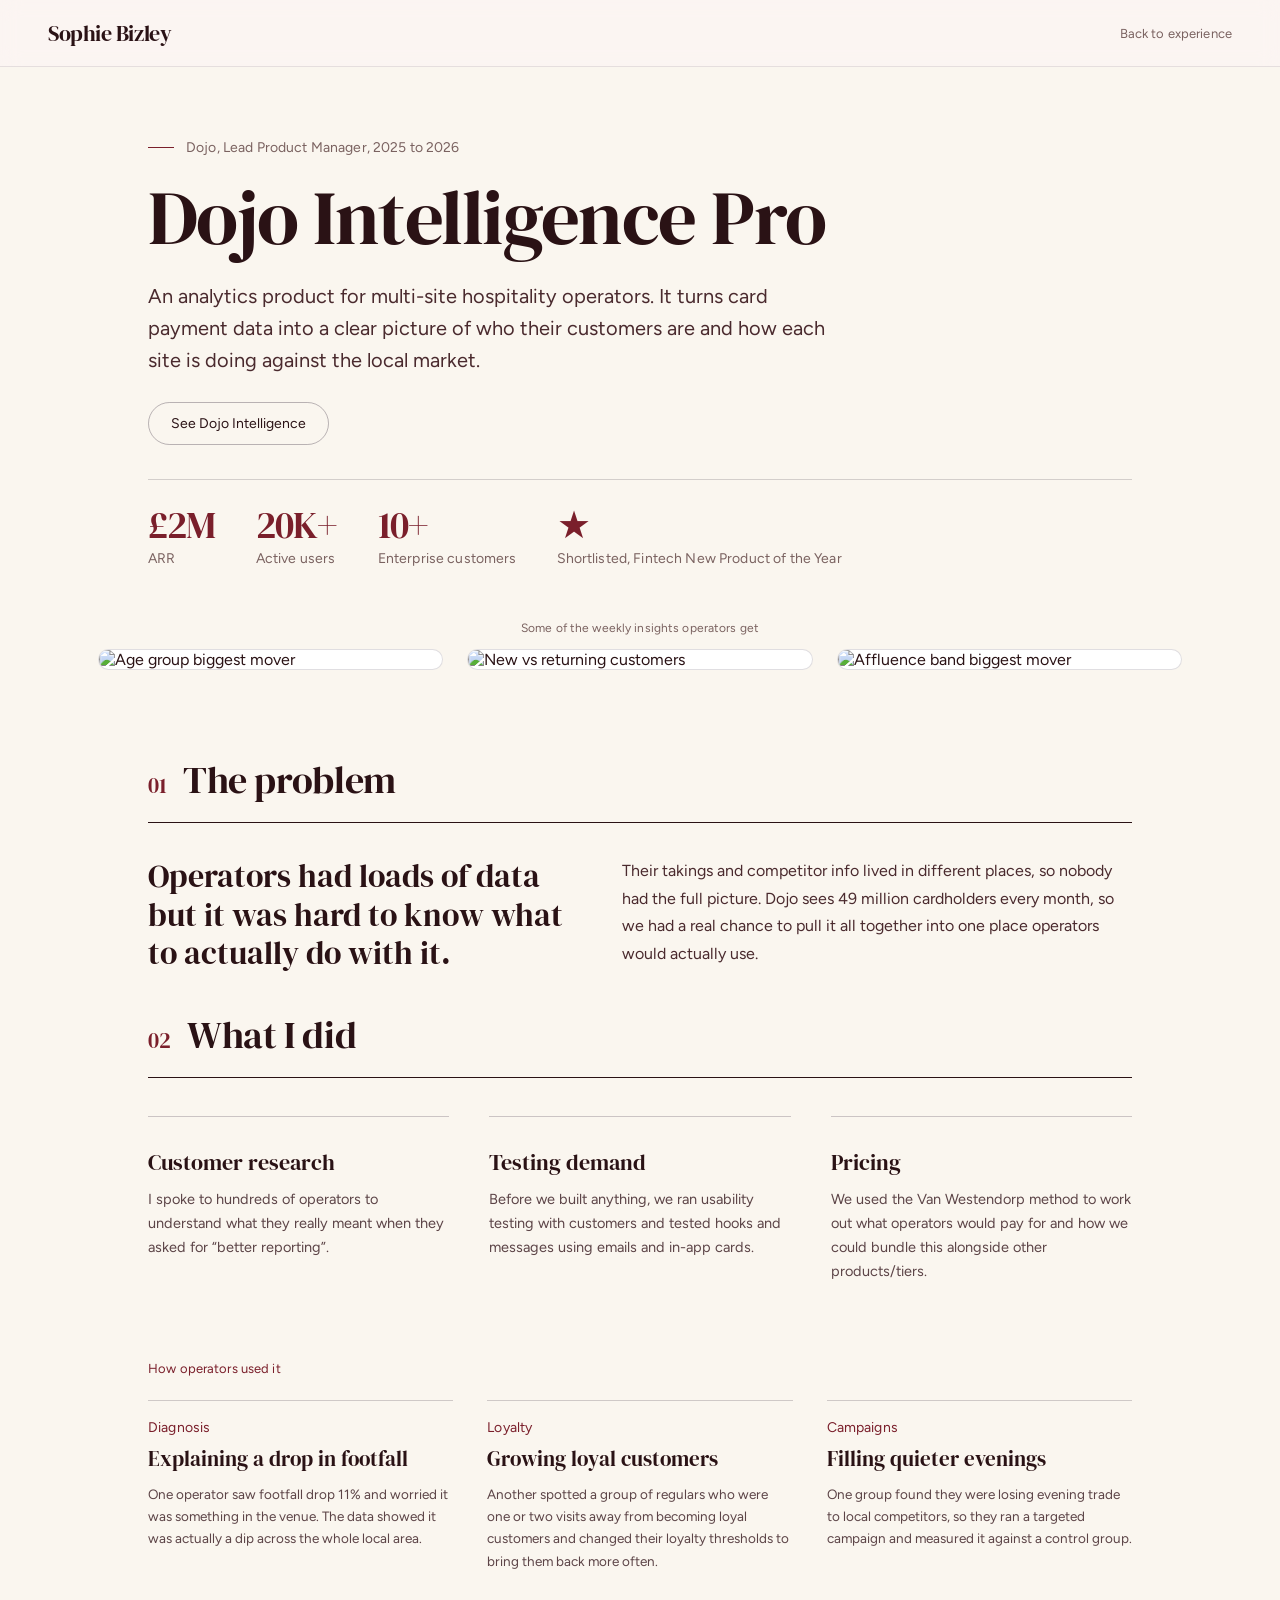
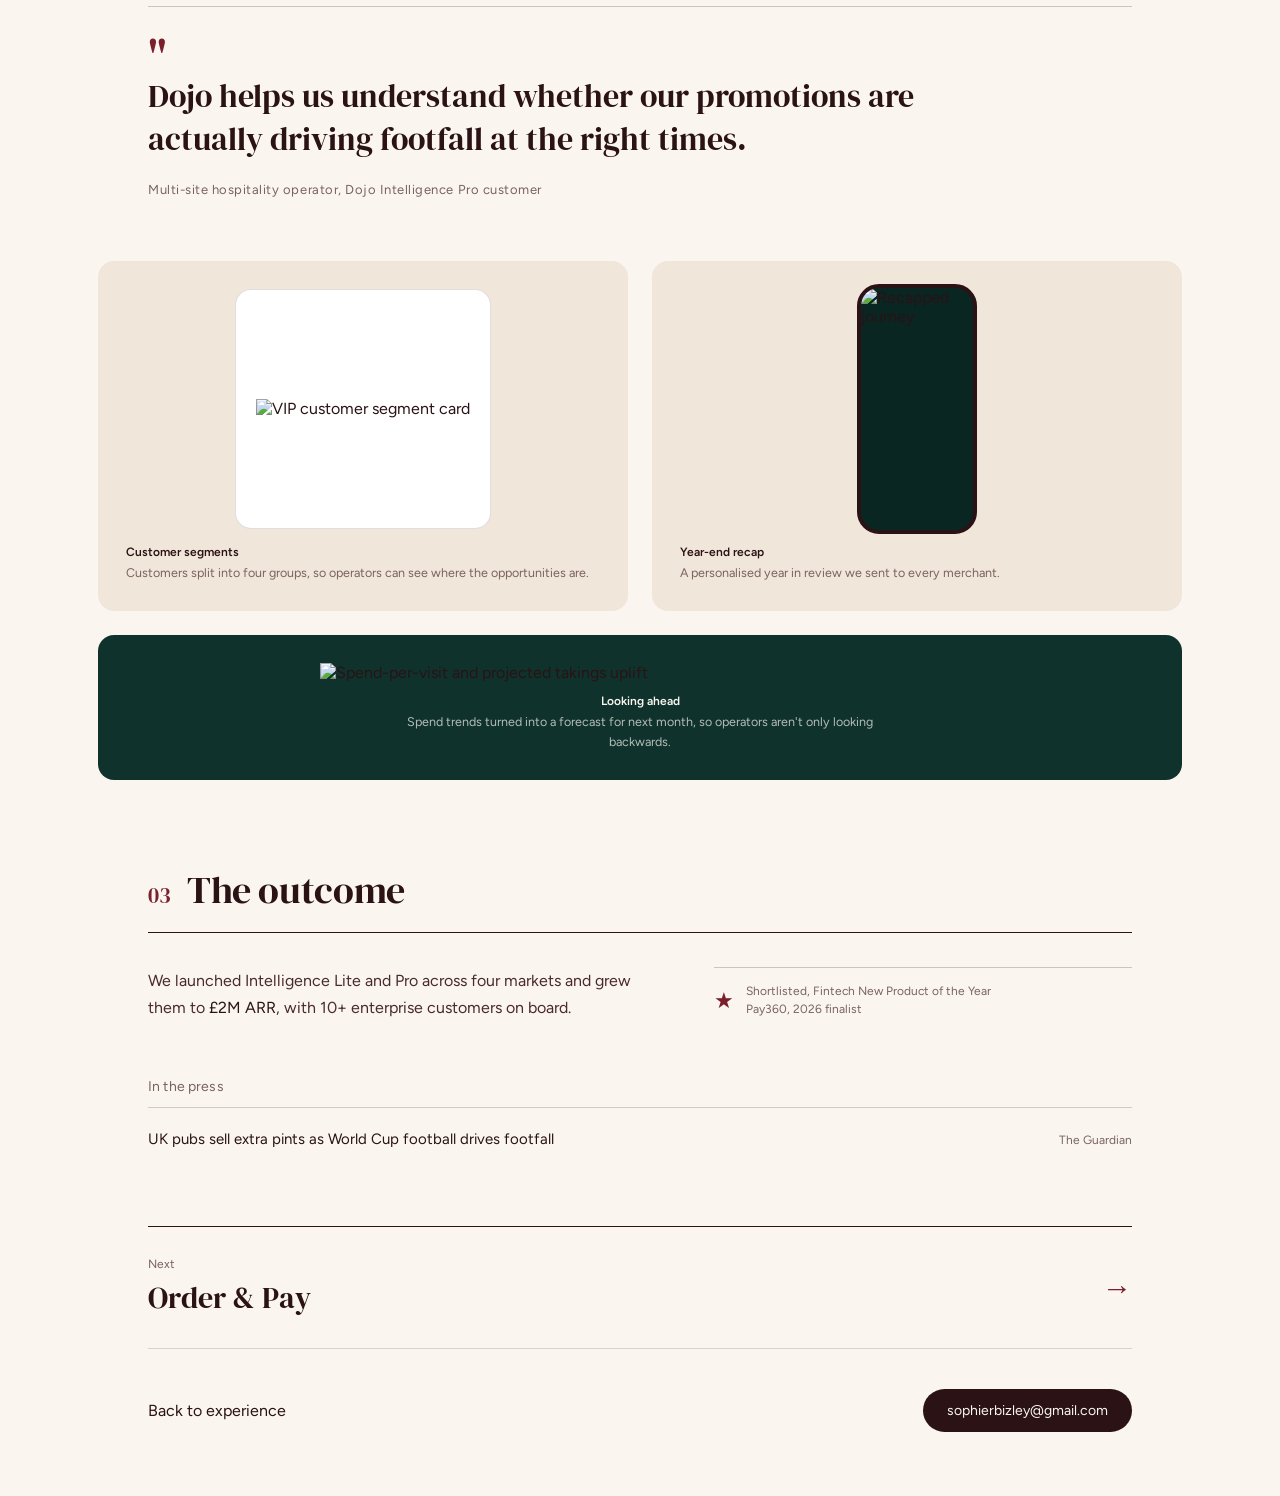
==== commit c6c1f47f: "Design clean-up: sentence-case labels, no dot separators or arrow suffixes, no roman numerals, hero-" ====
--- a/intelligence-pro.html
+++ b/intelligence-pro.html
@@ -3,7 +3,7 @@
 <head>
 <meta charset="utf-8">
 <meta name="viewport" content="width=device-width, initial-scale=1">
-<title>Dojo Intelligence Pro · Sophie Bizley</title>
+<title>Dojo Intelligence Pro | Sophie Bizley</title>
 <meta name="description" content="Case study: launching Dojo's AI-powered analytics product to £2M ARR and 20,000+ users.">
 <link rel="icon" type="image/svg+xml" href="favicon.svg">
 <link rel="stylesheet" href="style.css">
@@ -12,18 +12,18 @@
 
 <nav class="nav nav-cs">
   <a href="index.html#top" class="brand">Sophie Bizley</a>
-  <a href="index.html#path" class="back">← All experience</a>
+  <a href="index.html#path" class="back">Back to experience</a>
 </nav>
 
 <header class="cs-hero">
   <div class="eyebrow" data-reveal>
     <span class="rule"></span>
-    Dojo · Lead Product Manager · 2025 to 2026
+    Dojo, Lead Product Manager, 2025 to 2026
   </div>
   <h1 data-reveal data-reveal-delay="80">Dojo Intelligence Pro</h1>
   <p class="lede" data-reveal data-reveal-delay="140">An analytics product for multi-site hospitality operators. It turns card payment data into a clear picture of who their customers are and how each site is doing against the local market.</p>
   <div class="cs-links" data-reveal data-reveal-delay="170">
-    <a href="https://dojo.tech/products/dojo-intelligence/" target="_blank" rel="noopener" class="btn btn-outline">See Dojo Intelligence ↗</a>
+    <a href="https://dojo.tech/products/dojo-intelligence/" target="_blank" rel="noopener" class="btn btn-outline">See Dojo Intelligence</a>
   </div>
   <div class="cs-stats" data-reveal data-reveal-delay="200">
     <div>
@@ -74,17 +74,14 @@
   </div>
   <div class="cs-approach-grid">
     <div class="cs-approach-item" data-reveal>
-      <div class="roman">I</div>
       <h3>Customer research</h3>
       <p>I spoke to hundreds of operators to understand what they really meant when they asked for &ldquo;better reporting&rdquo;.</p>
     </div>
     <div class="cs-approach-item" data-reveal data-reveal-delay="100">
-      <div class="roman">II</div>
       <h3>Testing demand</h3>
       <p>Before we built anything, we ran usability testing with customers and tested hooks and messages using emails and in-app cards.</p>
     </div>
     <div class="cs-approach-item" data-reveal data-reveal-delay="200">
-      <div class="roman">III</div>
       <h3>Pricing</h3>
       <p>We used the Van Westendorp method to work out what operators would pay for and how we could bundle this alongside other products/tiers.</p>
     </div>
@@ -175,7 +172,7 @@
     <div class="press-list">
       <a href="https://www.theguardian.com/business/2026/jun/29/uk-pubs-sell-extra-pints-world-cup-england" target="_blank" rel="noopener" class="press-row">
         <span class="headline" style="font-family:var(--sans);font-style:normal;color:var(--ink)">UK pubs sell extra pints as World Cup football drives footfall</span>
-        <span class="src">The Guardian ↗</span>
+        <span class="src">The Guardian</span>
       </a>
     </div>
   </div>
@@ -187,7 +184,7 @@
     <div class="arrow">→</div>
   </a>
   <div class="cs-footer-row" data-reveal>
-    <a href="index.html#path" class="back">← All experience</a>
+    <a href="index.html#path" class="back">Back to experience</a>
     <a href="mailto:sophierbizley@gmail.com" class="btn btn-solid" style="padding:13px 24px">sophierbizley@gmail.com</a>
   </div>
 </footer>
--- a/style.css
+++ b/style.css
@@ -4,18 +4,18 @@
 @import url('https://fonts.googleapis.com/css2?family=DM+Serif+Display&family=Figtree:wght@400;500;600&display=swap');
 
 :root{
-  --cream:#FCF5F3;
-  --band:#F5E7E4;
-  --ink:#24162A;
-  --ink-soft:#3F2C45;
-  --muted:#7A6570;
-  --muted-2:#5A4652;
-  --rust:#C2185B;
-  --hairline:rgba(36,22,42,0.11);
-  --hairline-strong:rgba(36,22,42,0.22);
-
-  --accent:#C2185B;
-  --accent-rgb:194,24,91;
+  --cream:#FAF6EF;
+  --band:#F1E6DA;
+  --ink:#2A1215;
+  --ink-soft:#4A2A2E;
+  --muted:#7A6260;
+  --muted-2:#5C4447;
+  --rust:#7A1F2B;
+  --hairline:rgba(42,18,21,0.11);
+  --hairline-strong:rgba(42,18,21,0.22);
+
+  --accent:#7A1F2B;
+  --accent-rgb:122,31,43;
 
   --serif:'DM Serif Display', Georgia, serif;
   --sans:'Figtree', -apple-system, BlinkMacSystemFont, 'Segoe UI', sans-serif;
@@ -507,7 +507,7 @@
   .about-row .k{width:auto}
 }
 .venture-banner + .venture-banner,.cs-section + .venture-banner,.cs-press + .venture-banner,.venture-banner{margin-top:72px}
-.feature-stats .num-big{color:#F06292}
+.feature-stats .num-big{color:#E9A6AE}
 .beyond-kicker{color:rgba(255,255,255,0.8)}
 .beyond-card.accent .beyond-foot{color:#fff}
 .beyond-card.accent .beyond-kicker,.beyond-card.accent .beyond-body p{color:#fff}
@@ -539,3 +539,26 @@
   .navlinks > a{padding:14px 2px;font-size:16px;border-bottom:1px solid rgba(36,22,42,0.08)}
   .navlinks > a:last-child{margin-top:12px;justify-content:center;border-bottom:none}
 }
+
+/* Featured media: caption + pause control */
+.feature-figure{margin:0;display:flex;flex-direction:column;align-items:center;gap:14px}
+.feature-figure figcaption{font-size:14px;line-height:1.5;color:rgba(250,246,239,0.82);max-width:340px;text-align:center}
+.gif-toggle{font:inherit;font-size:13px;letter-spacing:0.04em;color:#FAF6EF;background:transparent;border:1px solid rgba(250,246,239,0.5);border-radius:999px;padding:8px 16px;cursor:pointer}
+.gif-toggle:hover{border-color:#FAF6EF}
+.feature-media-frame{border-color:rgba(250,246,239,0.35)}
+
+/* Clean-up: sentence-case labels, no tracked caps */
+.navlinks,.nav .back,.eyebrow,.num-label,.about-row .k,.approach-section .kicker,.role-date,.list-heading,.footer-meta,
+.cs-imagerow-caption,.cs-statpanel .k,.cs-section-head .chip,.cs-practice-kicker,.cs-practice-item .cat,.cs-tradeoff .lbl,
+.cs-next .k,.venture-banner .k,.build-meta,.beyond-kicker{text-transform:none !important;letter-spacing:0.01em !important}
+.navlinks{font-size:15px}
+.eyebrow,.role-date,.list-heading,.num-label,.build-meta,.cs-section-head .chip,.cs-practice-item .cat,.cs-tradeoff .lbl{font-size:14px}
+.about-row .k{font-family:var(--sans);font-size:15px;font-weight:600}
+/* Motion: one moment per page (the hero), everything else just appears */
+[data-reveal]{opacity:1;transform:none;transition:none;will-change:auto}
+.hero [data-reveal],.hero[data-reveal],.cs-hero [data-reveal]{opacity:0;transform:translateY(24px);transition:opacity .8s cubic-bezier(.22,.61,.36,1),transform .8s cubic-bezier(.22,.61,.36,1)}
+.hero [data-reveal].is-visible,.cs-hero [data-reveal].is-visible{opacity:1;transform:none}
+@media (prefers-reduced-motion: reduce){.hero [data-reveal],.cs-hero [data-reveal]{opacity:1 !important;transform:none !important;transition:none !important}}
+.cs-statpanel .big{color:#E9A6AE}
+a:focus-visible,button:focus-visible{outline:2px solid var(--accent);outline-offset:3px;border-radius:4px}
+.feature-section a:focus-visible,.feature-section button:focus-visible,.beyond-card a:focus-visible,.cs-statpanel a:focus-visible{outline-color:#FAF6EF}
